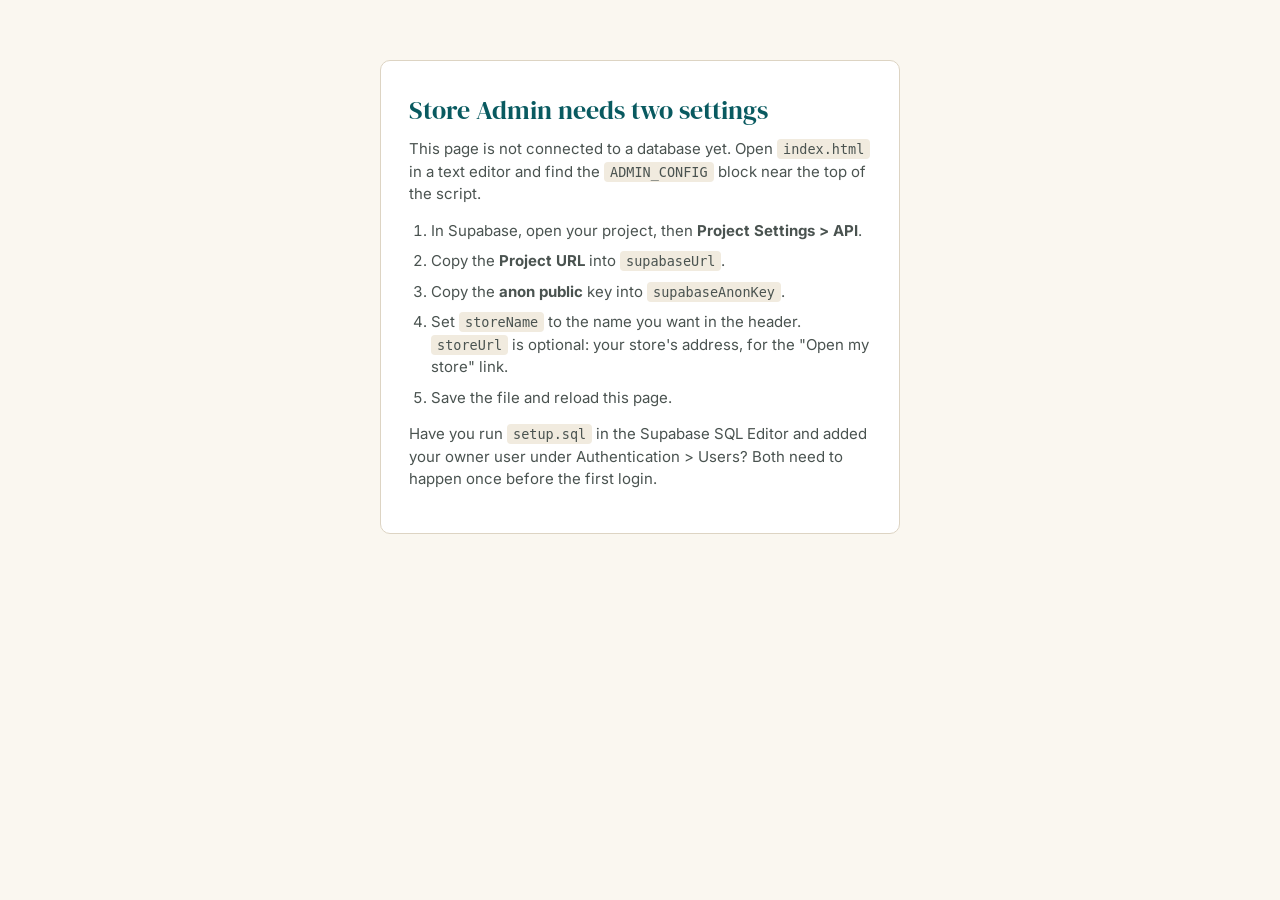
==== admin/index.html @ 68482156 "Store Kit as shipped" ====
<!DOCTYPE html>
<html lang="en">
<head>
<meta charset="UTF-8">
<meta name="viewport" content="width=device-width, initial-scale=1.0">
<meta name="robots" content="noindex, nofollow">
<title>Store Admin</title>
<!-- Favicon: a plain teal square. Swap for your own mark if you like. -->
<link rel="icon" href="data:image/svg+xml,%3Csvg xmlns='http://www.w3.org/2000/svg' viewBox='0 0 32 32'%3E%3Crect width='32' height='32' rx='6' fill='%230d7a82'/%3E%3C/svg%3E">
<link rel="preconnect" href="https://fonts.googleapis.com">
<link rel="preconnect" href="https://fonts.gstatic.com" crossorigin>
<!-- Inter and DM Serif Display are the admin's own fonts. Marcellus, Jost, and
     Cormorant Garamond are the store's three font pairs, loaded here only so the
     Look & layout preview can show them. -->
<link href="https://fonts.googleapis.com/css2?family=DM+Serif+Display&family=Inter:wght@400;500;600;700&family=Marcellus&family=Jost:wght@400;500;600&family=Cormorant+Garamond:wght@500;600&display=swap" rel="stylesheet">

<style>
/* ============================================================
   STORE ADMIN · Orders, inventory, customers, expenses, reports
   Your private back office. Data lives in your own Supabase
   project behind your login, is mirrored to this browser so the
   page opens fast, and can be exported to a backup file any time.

   Colors: change the values below to match your brand. Everything
   on the page reads from these.
   ============================================================ */
:root {
  --teal: #0d7a82;        /* main accent (buttons, active menu item) */
  --teal-dark: #095a60;   /* headings, money */
  --cream: #F1EBDF;       /* soft panel color */
  --cream-light: #FAF7F0; /* page background */
  --ink: #1C2B28;         /* text */
  --line: #DDD4C3;        /* borders */
  --amber: #B5762A;       /* warnings, low stock, awaiting payment */
  --red: #A33B2E;         /* out of stock, expenses, delete */
  --green: #0d7a82;
}
* { margin: 0; padding: 0; box-sizing: border-box; }
body {
  font-family: 'Inter', -apple-system, sans-serif;
  background: var(--cream-light);
  color: var(--ink);
  font-size: 16px;
  line-height: 1.5;
}
h1, h2 { font-family: 'DM Serif Display', serif; font-weight: 400; }

/* ---------- Setup notice (shows until ADMIN_CONFIG is filled in) ---------- */
#setup { max-width: 560px; margin: 60px auto; padding: 0 20px; }
#setup .box { background: #fff; border: 1px solid var(--line); border-radius: 10px; padding: 30px 28px; }
#setup h2 { font-size: 26px; color: var(--teal-dark); margin-bottom: 8px; }
#setup p { font-size: 15px; color: #4A5350; margin-bottom: 12px; }
#setup ol { margin: 14px 0 14px 22px; font-size: 15px; color: #4A5350; }
#setup li { margin-bottom: 8px; }
#setup code { font-family: ui-monospace, SFMono-Regular, Menlo, monospace; font-size: 13.5px; background: var(--cream); padding: 2px 6px; border-radius: 4px; }

/* ---------- App shell: menu on the left, one screen on the right ----------
   The menu lists every screen. Only the chosen screen shows; the others
   stay in the page but hidden, so nothing about the data changes. On a
   phone the menu becomes a scrollable row across the top. */
.shell { display: grid; grid-template-columns: 224px 1fr; min-height: 100vh; }
.side { background: #fff; border-right: 1px solid var(--line); padding: 20px 12px; display: flex; flex-direction: column; position: sticky; top: 0; height: 100vh; overflow-y: auto; }
.side .brand { display: flex; align-items: center; gap: 10px; padding: 4px 10px 20px; }
.side .brand .mark { width: 34px; height: 34px; border-radius: 8px; background: var(--teal); color: var(--cream); display: grid; place-items: center; font-family: 'DM Serif Display', serif; font-size: 16px; flex-shrink: 0; }
.side .brand b { display: block; font-size: 14px; line-height: 1.2; }
.side .brand span { font-size: 12px; color: #6B736F; }
.side .grp { font-size: 11px; letter-spacing: 0.14em; text-transform: uppercase; color: #8A9490; padding: 14px 10px 6px; font-weight: 600; }
.side .nav-btn { display: flex; align-items: center; gap: 10px; width: 100%; padding: 10px; border: none; border-radius: 8px; background: none; color: var(--ink); font-family: inherit; font-size: 14.5px; font-weight: 500; text-align: left; cursor: pointer; }
.side .nav-btn:hover { background: var(--cream-light); }
.side .nav-btn.on { background: #E4F2F0; color: var(--teal-dark); font-weight: 600; }
.side .nav-btn svg { width: 18px; height: 18px; flex-shrink: 0; stroke: currentColor; fill: none; stroke-width: 1.8; stroke-linecap: round; stroke-linejoin: round; color: #6B736F; }
.side .nav-btn.on svg { color: var(--teal); }
.side .nav-btn .n { margin-left: auto; font-size: 11px; font-weight: 700; padding: 1px 7px; border-radius: 999px; background: var(--amber); color: #fff; }
.side .nav-btn .n.zero { display: none; }
.side .foot { margin-top: auto; padding-top: 14px; border-top: 1px solid var(--line); }
.side .foot .who { font-size: 12px; color: #6B736F; padding: 4px 10px 8px; word-break: break-all; }
.side .foot .nav-btn { font-size: 13.5px; padding: 8px 10px; }
.content { min-width: 0; }
.topbar { display: flex; align-items: center; justify-content: space-between; gap: 12px; padding: 18px 24px 0; flex-wrap: wrap; }
.topbar h1 { font-size: 24px; color: var(--teal-dark); }
@media (max-width: 760px) {
  .shell { grid-template-columns: 1fr; }
  .side { position: static; height: auto; flex-direction: row; flex-wrap: wrap; gap: 4px; padding: 10px 10px 8px; border-right: none; border-bottom: 1px solid var(--line); overflow: visible; }
  .side .brand { width: 100%; padding-bottom: 8px; }
  .side .grp { display: none; }
  .side .nav-btn { width: auto; padding: 7px 11px; font-size: 13.5px; border: 1px solid var(--line); border-radius: 20px; }
  .side .nav-btn svg { display: none; }
  .side .foot { width: 100%; margin-top: 4px; padding-top: 8px; display: flex; gap: 4px; flex-wrap: wrap; align-items: center; }
  .side .foot .who { width: 100%; padding: 0 4px 6px; }
}

main { max-width: 1040px; padding: 14px 24px 80px; }

/* ---------- Connection status ---------- */
.status-bar { font-size: 13px; margin-bottom: 18px; padding: 0 24px; display: flex; align-items: center; gap: 8px; }
.dot { width: 9px; height: 9px; border-radius: 50%; background: var(--green); }
.status-bar.offline .dot { background: var(--amber); }
.status-bar.offline { color: var(--amber); }

/* ---------- Summary cards ---------- */
.cards { display: grid; grid-template-columns: repeat(auto-fit, minmax(170px, 1fr)); gap: 12px; margin-bottom: 8px; }
.card { background: #fff; border: 1px solid var(--line); border-radius: 10px; padding: 16px; text-align: left; font-family: inherit; cursor: pointer; transition: border-color .15s, transform .15s; }
.card:hover { border-color: var(--teal); transform: translateY(-1px); }
.card:focus-visible { outline: 2px solid var(--teal); }
.card .label { font-size: 12px; text-transform: uppercase; letter-spacing: 0.05em; color: #6B736F; }
.card .value { font-family: 'DM Serif Display', serif; font-size: 26px; color: var(--teal-dark); margin-top: 4px; }
.card.profit .value { color: var(--ink); }
.card.profit .value.neg { color: var(--red); }
.card.warn .value { color: var(--amber); }
.home-label { font-size: 12px; letter-spacing: 0.12em; text-transform: uppercase; color: #8A9490; font-weight: 600; margin: 18px 0 8px; }

/* Orders this month strip: three counts side by side */
.strip { display: flex; gap: 0; background: #fff; border: 1px solid var(--line); border-radius: 10px; overflow: hidden; margin-bottom: 8px; }
.strip button { flex: 1; font-family: inherit; background: none; border: none; border-right: 1px solid var(--line); padding: 12px 14px; text-align: left; cursor: pointer; }
.strip button:last-child { border-right: none; }
.strip button:hover { background: var(--cream-light); }
.strip .k { font-size: 12px; color: #6B736F; }
.strip .v { font-family: 'DM Serif Display', serif; font-size: 22px; color: var(--teal-dark); }
.strip .v.warn { color: var(--amber); }
@media (max-width: 560px) { .strip { flex-direction: column; } .strip button { border-right: none; border-bottom: 1px solid var(--line); } .strip button:last-child { border-bottom: none; } }

/* ---------- Panels, forms, buttons ---------- */
.panel { background: #fff; border: 1px solid var(--line); border-radius: 10px; padding: 20px; margin-bottom: 24px; }
.tabs { display: flex; gap: 8px; margin-bottom: 18px; }
.tabs button { font-family: inherit; font-size: 15px; font-weight: 600; cursor: pointer; background: var(--cream); color: var(--teal-dark); border: 1px solid var(--line); border-radius: 8px; padding: 9px 16px; }
.tabs button.active { background: var(--teal); color: var(--cream); border-color: var(--teal); }

form .grid, .grid { display: grid; grid-template-columns: repeat(auto-fit, minmax(150px, 1fr)); gap: 12px; }
label.f { display: block; }
label.f span { display: block; font-size: 12px; font-weight: 600; color: var(--teal-dark); margin-bottom: 4px; }
input, select, textarea { width: 100%; padding: 10px 11px; border: 1px solid var(--line); border-radius: 6px; font-family: inherit; font-size: 15px; background: #fff; color: var(--ink); }
input:focus, select:focus, textarea:focus { outline: 2px solid var(--teal); border-color: var(--teal); }
.add-btn { margin-top: 14px; font-family: inherit; font-size: 15px; font-weight: 600; cursor: pointer; background: var(--teal); color: var(--cream); border: none; border-radius: 6px; padding: 12px 22px; }
.add-btn:hover { background: var(--teal-dark); }
.add-btn.small { margin-top: 0; padding: 8px 14px; font-size: 13px; }
.btn-secondary { background: var(--cream) !important; color: var(--teal-dark) !important; border: 1px solid var(--line) !important; }
.add-btn.alert { background: var(--amber); border: 1px solid transparent; }
.add-btn.alert.out { background: var(--red); }
.add-btn.alert.in { background: var(--teal); }
.add-btn.alert:hover { filter: brightness(0.9); }
.add-btn.alert.none { background: var(--cream); color: var(--teal-dark); border-color: var(--line); }
.add-btn.alert.on { outline: 3px solid rgba(13,122,130,0.35); }
.hint { font-size: 13px; color: #6B736F; margin-bottom: 14px; }

/* Items picker on the Add a sale form */
.lines { border: 1px solid var(--line); border-radius: 8px; padding: 12px; margin-top: 12px; background: var(--cream-light); }
.lines .pick { display: grid; grid-template-columns: 1fr 90px auto; gap: 8px; align-items: end; }
.lines ul { list-style: none; margin-top: 10px; display: flex; flex-direction: column; gap: 4px; }
.lines li { display: flex; align-items: center; gap: 8px; font-size: 14px; background: #fff; border: 1px solid var(--line); border-radius: 6px; padding: 6px 10px; }
.lines li button { margin-left: auto; background: none; border: none; color: #B0A48C; cursor: pointer; font-size: 16px; }
.lines li button:hover { color: var(--red); }

/* ---------- Entries list (sales and expenses) ---------- */
.list-head { display: flex; align-items: center; justify-content: space-between; margin-bottom: 12px; flex-wrap: wrap; gap: 10px; }
.list-head h2 { font-size: 20px; color: var(--teal-dark); }
.filters { display: flex; gap: 6px; flex-wrap: wrap; }
.filters button { font-family: inherit; font-size: 13px; cursor: pointer; background: #fff; border: 1px solid var(--line); border-radius: 6px; padding: 6px 12px; color: var(--ink); }
.filters button.active { background: var(--teal); color: var(--cream); border-color: var(--teal); }
.report-ranges { display: flex; gap: 6px; flex-wrap: wrap; }
.report-ranges button { font-family: inherit; font-size: 13px; cursor: pointer; background: #fff; border: 1px solid var(--line); border-radius: 6px; padding: 6px 12px; color: var(--ink); }
.report-ranges button.active { background: var(--teal); color: var(--cream); border-color: var(--teal); }

.entries { display: flex; flex-direction: column; gap: 8px; }
.entry { background: #fff; border: 1px solid var(--line); border-radius: 8px; padding: 12px 14px; display: grid; grid-template-columns: 78px 1fr auto; gap: 4px 14px; align-items: center; }
.entry.awaiting { border-left: 4px solid var(--amber); }
.entry .e-date { font-size: 12px; color: #6B736F; }
.entry .e-main { min-width: 0; }
.entry .e-party { font-weight: 600; font-size: 15px; }
.entry .e-desc { font-size: 13px; color: #4A5350; }
/* The shipping address on an order: name, street, city state zip, phone, laid
   out the way a label reads, with a Copy button for the label tool */
.entry .e-addr { white-space: pre-line; line-height: 1.5; }
.entry .e-addr-missing { color: var(--amber); font-style: italic; }
.entry .copy-addr { background: none; border: 1px solid var(--line); border-radius: 6px; color: var(--teal-dark); cursor: pointer; font-family: inherit; font-size: 11px; font-weight: 600; padding: 1px 7px; margin-left: 6px; vertical-align: middle; }
.entry .copy-addr:hover { background: #E4F2F0; }
.entry .e-right { display: flex; align-items: center; gap: 8px; flex-wrap: wrap; justify-content: flex-end; }
.entry .e-amount { font-weight: 700; font-size: 16px; }
.entry.sale .e-amount { color: var(--teal-dark); }
.entry.expense .e-amount { color: var(--red); }
.kind-badge { font-size: 10px; text-transform: uppercase; letter-spacing: 0.05em; font-weight: 700; padding: 2px 7px; border-radius: 20px; }
.kind-badge.sale { background: #E4F2F0; color: var(--teal-dark); }
.kind-badge.expense { background: #F6E9DC; color: var(--amber); }
.kind-badge.web { background: #ECE7F7; color: #4C3D8F; }
.kind-badge.verified { background: #E4F2F0; color: var(--teal-dark); }   /* buyer signed in with the email code */
.entry select.status { width: auto; padding: 5px 8px; font-size: 12px; }
.entry .quick { font-family: inherit; font-size: 12px; font-weight: 700; cursor: pointer; border: none; border-radius: 6px; padding: 6px 10px; color: #fff; background: var(--teal); white-space: nowrap; }
.entry .quick.paid { background: var(--amber); }
.entry .quick:hover { filter: brightness(0.9); }
.entry .del { background: none; border: none; color: #B0A48C; cursor: pointer; font-size: 18px; line-height: 1; padding: 2px 6px; }
.entry .del:hover { color: var(--red); }
.entry .edit { background: none; border: none; color: var(--teal); cursor: pointer; font-family: inherit; font-size: 12px; font-weight: 600; padding: 2px 4px; }
.entry .edit:hover { text-decoration: underline; }
.entry .edit-form { grid-column: 1 / -1; margin-top: 10px; padding-top: 12px; border-top: 1px solid var(--line); }
.entry .pending { font-size: 11px; color: var(--amber); }
.empty { text-align: center; color: #6B736F; padding: 30px; }

/* ---------- Login screen ---------- */
#auth { max-width: 380px; margin: 60px auto; padding: 0 20px; }
#auth .box { background: #fff; border: 1px solid var(--line); border-radius: 10px; padding: 30px 26px; }
#auth h2 { font-size: 24px; color: var(--teal-dark); text-align: center; margin-bottom: 6px; }
#auth p.sub { text-align: center; font-size: 14px; color: #6B736F; margin-bottom: 20px; }
#auth label.f { margin-bottom: 12px; }
#auth .add-btn { width: 100%; margin-top: 6px; }
#auth .note { text-align: center; font-size: 12.5px; margin-top: 14px; color: #8A9490; }
#auth .msg { font-size: 13px; margin-top: 12px; text-align: center; }
#auth .msg.err { color: var(--red); }

/* ---------- Screens ---------- */
.section { scroll-margin-top: 14px; }
.section:not(.on) { display: none; }   /* the left menu picks which screen shows */
.sec-head { display: flex; align-items: center; justify-content: flex-end; flex-wrap: wrap; gap: 10px; }
.sec-actions { display: flex; gap: 8px; align-items: center; flex-wrap: wrap; }
.section .sec-body { margin-top: 14px; }
#entries-section .list-head { margin-bottom: 0; }

/* ---------- Customers ---------- */
.cust-tools { display: flex; gap: 10px; flex-wrap: wrap; align-items: center; margin-bottom: 12px; }
.cust-tools input[type="search"] { width: auto; flex: 1 1 180px; padding: 7px 10px; font-size: 14px; }
.cust-tools label { display: flex; align-items: center; gap: 6px; font-size: 13px; color: #4A5350; cursor: pointer; }
.cust-tools label input { width: 16px; height: 16px; accent-color: var(--teal); }
.cust-row { display: grid; grid-template-columns: 1.4fr 0.5fr 0.6fr 0.7fr; gap: 10px; align-items: center; padding: 11px 14px; border: 1px solid var(--line); border-radius: 8px; background: #fff; margin-bottom: 6px; font-size: 14px; }
.cust-row.head { background: none; border: none; padding: 0 14px 4px; font-size: 11px; letter-spacing: 0.08em; text-transform: uppercase; color: #6B736F; font-weight: 600; }
.cust-name { font-weight: 600; }
.cust-email { font-size: 13px; color: #4A5350; word-break: break-all; }
.cust-email.none { color: #A0A8A4; font-style: italic; }
.cust-verified { display: inline-block; margin-left: 8px; font-size: 10.5px; font-weight: 700; letter-spacing: 0.06em; text-transform: uppercase; color: var(--teal-dark); background: #E4F2F0; border: 1px solid #C9E4E0; border-radius: 999px; padding: 1px 8px; vertical-align: 1px; }
.cust-out { display: inline-block; margin-left: 8px; font-size: 10.5px; font-weight: 700; letter-spacing: 0.06em; text-transform: uppercase; color: #8A5A1C; background: #FBF3E6; border: 1px solid #EAD8B6; border-radius: 999px; padding: 1px 8px; vertical-align: 1px; }
.cust-num { text-align: right; }
@media (max-width: 640px) {
  .cust-row { grid-template-columns: 1fr auto; }
  .cust-row.head { display: none; }
  .cust-row .cust-num.orders::after { content: " orders"; color: #6B736F; }
  .cust-row .cust-when { grid-column: 1 / -1; text-align: left; font-size: 12.5px; color: #6B736F; }
}

/* ---------- Inventory ---------- */
.inv-tools { display: flex; gap: 8px; flex-wrap: wrap; align-items: center; margin-bottom: 12px; }
.inv-tools input[type="search"] { width: auto; flex: 1 1 180px; padding: 7px 10px; font-size: 14px; }
.inv-add { border: 1px solid var(--line); border-radius: 8px; padding: 12px; margin-bottom: 14px; background: var(--cream-light); }
.inv-add .grid { grid-template-columns: repeat(auto-fit, minmax(130px, 1fr)); }
.inv-add .add-btn { margin-top: 10px; }
.inv-rows { display: flex; flex-direction: column; gap: 6px; }
.inv-row { background: #fff; border: 1px solid var(--line); border-radius: 8px; padding: 10px 12px; display: grid; grid-template-columns: 1fr auto 80px 120px auto auto; gap: 6px 14px; align-items: center; }
.inv-kits { font-size: 13px; font-weight: 600; color: var(--teal-dark); white-space: nowrap; }
.inv-row.low { border-color: #E3B978; background: #FFF9EE; }
.inv-row.out { border-color: #E0A79D; background: #FFF3F0; }
.inv-row.uncounted { border-style: dashed; }
.inv-name { font-weight: 600; font-size: 15px; }
.inv-size { font-size: 12.5px; color: #6B736F; }
.inv-kind { font-size: 10px; text-transform: uppercase; letter-spacing: 0.05em; font-weight: 700; padding: 2px 7px; border-radius: 20px; background: #E4F2F0; color: var(--teal-dark); margin-left: 6px; vertical-align: middle; }
.inv-kind.supply { background: #F0EEE8; color: #5B5B5B; }
.inv-qty { display: flex; align-items: center; gap: 4px; }
.inv-qty button { font-family: inherit; font-size: 18px; line-height: 1; cursor: pointer; width: 32px; height: 32px; background: var(--cream); color: var(--teal-dark); border: 1px solid var(--line); border-radius: 6px; }
.inv-qty button:hover { background: var(--teal); color: var(--cream); }
.inv-qty input { width: 64px; text-align: center; padding: 6px 4px; font-size: 15px; font-weight: 600; }
.inv-qty input::placeholder { font-weight: 400; font-size: 12px; color: #B0A48C; }
.inv-row.uncounted .inv-qty input { border-color: var(--teal); box-shadow: 0 0 0 2px rgba(13,122,130,0.12); }
.inv-qty button.wide { width: auto; font-size: 12px; font-weight: 600; padding: 0 10px; margin-left: 4px; white-space: nowrap; }
.inv-status { font-size: 12px; font-weight: 600; white-space: nowrap; }
.inv-status.in { color: var(--teal-dark); }
.inv-status.low { color: var(--amber); }
.inv-status.out { color: var(--red); }
.inv-status.uncounted { color: #8A9490; font-weight: 500; }
.inv-lowat { display: flex; align-items: center; gap: 6px; font-size: 12px; color: #6B736F; white-space: nowrap; }
.inv-lowat input { width: 56px; padding: 5px 6px; font-size: 13px; text-align: center; }
.inv-del { background: none; border: none; color: #B0A48C; cursor: pointer; font-size: 18px; line-height: 1; padding: 2px 6px; }
.inv-del:hover { color: var(--red); }
.inv-saving { font-size: 11px; color: var(--amber); }
/* Restock controls: a second line on an out-of-stock row (the phase the
   store's Restocks page shows, the date it counts from) and the badge of
   people waiting for an email */
.inv-restock { grid-column: 1 / -1; display: flex; align-items: center; gap: 8px; flex-wrap: wrap; font-size: 12px; color: #4A5350; padding-top: 4px; border-top: 1px dashed var(--line); margin-top: 2px; }
.inv-restock .lbl { font-weight: 600; color: var(--red); }
.inv-restock select, .inv-restock input[type="date"] { width: auto; padding: 5px 8px; font-size: 12.5px; font-family: inherit; }
.inv-restock .waiting { font-size: 11px; font-weight: 700; letter-spacing: 0.04em; text-transform: uppercase; color: var(--teal-dark); background: #E4F2F0; padding: 3px 8px; border-radius: 20px; white-space: nowrap; margin-left: auto; }
.inv-restock.quiet { border-top: 0; padding-top: 0; margin-top: -4px; justify-content: flex-end; }
@media (max-width: 760px) {
  .inv-row { grid-template-columns: 1fr auto; gap: 8px 10px; }
  .inv-row > div:first-child { grid-column: 1 / -1; }
}

/* ---------- Look & layout ----------
   The form on the left saves to the store_settings row in the
   database. The card on the right is a rough preview drawn in CSS so
   the owner sees the direction before saving; the store itself is the
   real preview. */
.look-wrap { display: grid; grid-template-columns: minmax(0, 1fr) 300px; gap: 24px; align-items: start; }
@media (max-width: 880px) { .look-wrap { grid-template-columns: 1fr; } }
.look-form .grid { grid-template-columns: repeat(auto-fit, minmax(200px, 1fr)); }
.look-form div.f > span { display: block; font-size: 12px; font-weight: 600; color: var(--teal-dark); margin-bottom: 4px; }
.look-form .block { margin-top: 18px; }
.look-form .block > span.lbl { display: block; font-size: 12px; font-weight: 600; color: var(--teal-dark); margin-bottom: 6px; }
.look-note { font-size: 12.5px; color: #6B736F; margin-top: 6px; }
/* Segmented controls (Dark / Light, Left / Center / Right, the font pairs) */
.seg { display: inline-flex; flex-wrap: wrap; border: 1px solid var(--line); border-radius: 8px; overflow: hidden; background: #fff; }
.seg label { position: relative; }
.seg input { position: absolute; opacity: 0; width: 0; height: 0; }
.seg span { display: block; padding: 9px 16px; font-size: 14px; font-weight: 600; cursor: pointer; color: var(--ink); border-right: 1px solid var(--line); }
.seg label:last-child span { border-right: none; }
.seg input:checked + span { background: var(--teal); color: var(--cream); }
.seg input:focus-visible + span { outline: 2px solid var(--teal); outline-offset: -2px; }
.seg.fonts span { display: flex; flex-direction: column; align-items: flex-start; padding: 9px 14px; min-width: 150px; }
.seg.fonts span small { font-size: 11.5px; font-weight: 400; opacity: .8; }
.seg.fonts .f-classic b { font-family: 'Marcellus', serif; font-weight: 400; font-size: 16px; }
.seg.fonts .f-modern b { font-family: 'Jost', sans-serif; font-weight: 600; font-size: 15px; }
.seg.fonts .f-editorial b { font-family: 'Cormorant Garamond', serif; font-weight: 600; font-size: 18px; }
@media (max-width: 600px) {   /* phones: the three font pairs stack as one column */
  .seg.fonts { display: flex; flex-direction: column; }
  .seg.fonts span { border-right: none; border-bottom: 1px solid var(--line); min-width: 0; }
  .seg.fonts label:last-child span { border-bottom: none; }
}
/* Colors: a native picker beside an editable hex box */
.colors { display: grid; grid-template-columns: repeat(auto-fit, minmax(200px, 1fr)); gap: 12px; }
.color-row { display: flex; gap: 8px; align-items: center; }
.color-row input[type="color"] { width: 46px; height: 42px; padding: 2px; border-radius: 6px; cursor: pointer; flex-shrink: 0; }
.color-row input[type="text"] { font-family: ui-monospace, SFMono-Regular, Menlo, monospace; text-transform: uppercase; }
.color-row input[type="text"].bad { border-color: var(--red); outline-color: var(--red); }
/* Vial label: the fields on the left, one live vial on the right */
.vial-wrap { display: grid; grid-template-columns: minmax(0, 1fr) 150px; gap: 20px; align-items: start; }
@media (max-width: 640px) { .vial-wrap { grid-template-columns: 1fr; } .vial-pv { margin: 0 auto; } }
.vial-pv { width: 150px; }
.vial-pv .pv-label { font-size: 11px; letter-spacing: 0.12em; text-transform: uppercase; color: #8A9490; font-weight: 600; margin-bottom: 8px; text-align: center; }
.vial-pv svg { width: 100%; height: auto; display: block; filter: drop-shadow(0 8px 14px rgba(0,0,0,.22)); }
.vial-sub { margin-top: 14px; }
.vial-sub > span.lbl { display: block; font-size: 12px; font-weight: 600; color: var(--teal-dark); margin-bottom: 6px; }
.tint-row label.none { display: flex; align-items: center; gap: 6px; font-size: 13px; white-space: nowrap; cursor: pointer; }
.tint-row label.none input { width: auto; margin: 0; }
.upload-row { display: flex; flex-wrap: wrap; gap: 8px; align-items: center; }
.upload-row input[type="file"] { display: none; }
.upload-row .add-btn.small { margin-top: 0; white-space: nowrap; }
.upload-row .or { font-size: 13px; color: #6B736F; }
.upload-row input[type="text"] { flex: 1 1 180px; width: auto; }
.upload-row input[type="text"].bad { border-color: var(--red); outline-color: var(--red); }
.mark-choice { margin-top: 10px; }
.mark-choice[hidden] { display: none; }
.vial-now { display: flex; align-items: center; gap: 10px; font-size: 12.5px; color: #6B736F; margin-top: 8px; }
.vial-now[hidden] { display: none; }
.vial-now img { width: 30px; height: 30px; object-fit: contain; background: #fff; border: 1px solid var(--line); border-radius: 4px; }
.vial-now img.on-dark { background: #1B2A41; }   /* a light logo needs a dark square to be seen */
.vial-now img[hidden] { display: none; }
.pv-logo { display: block; max-height: 26px; max-width: 70%; margin: 0 auto; object-fit: contain; }
.pv-logo[hidden] { display: none; }
.vial-now span { overflow: hidden; text-overflow: ellipsis; white-space: nowrap; max-width: 260px; }
.vial-now a { color: var(--teal-dark); font-weight: 600; cursor: pointer; text-decoration: underline; text-underline-offset: 3px; }
.check-row { display: flex; align-items: center; gap: 8px; font-size: 13.5px; margin-top: 10px; cursor: pointer; }
.check-row input[type="checkbox"] { width: auto; margin: 0; }
.look-actions { display: flex; gap: 14px; align-items: center; flex-wrap: wrap; margin-top: 20px; }
.look-actions .add-btn { margin-top: 0; }
.look-actions a.open-store { font-size: 14px; font-weight: 600; color: var(--teal-dark); }
.look-actions .btn-quiet { margin-left: auto; background: none; border: none; font-family: inherit; font-size: 13.5px; color: #6B736F; cursor: pointer; padding: 6px 2px; text-decoration: underline; text-underline-offset: 3px; }
.look-actions .btn-quiet:hover { color: var(--teal-dark); }
.look-actions button[disabled] { opacity: .55; cursor: not-allowed; }
.look-footnote { font-size: 12.5px; color: #6B736F; margin-top: 10px; }
.look-note.err { color: var(--red); }
/* The two fields that appear when the "Custom" font pair is chosen */
.custom-fonts { margin-top: 12px; }
.custom-fonts[hidden] { display: none; }
.custom-fonts .grid { gap: 12px; }
.custom-fonts input.bad { border-color: var(--red); outline-color: var(--red); }
.seg.fonts .f-custom b { font-family: inherit; font-weight: 600; font-size: 15px; }
.look-msg { font-size: 13.5px; margin-top: 12px; color: var(--teal-dark); min-height: 20px; }
.look-msg.err { color: var(--red); }
/* The preview card. --pv-* are set by renderPreview() from the form. */
.preview { position: sticky; top: 14px; }
.preview .pv-label { font-size: 11px; letter-spacing: 0.12em; text-transform: uppercase; color: #8A9490; font-weight: 600; margin-bottom: 8px; }
.pv { border: 1px solid var(--line); border-radius: 10px; overflow: hidden; background: #0E1624; color: #F2EEE6; --pv-brand: #1B2A41; --pv-brand-deep: #0C1420; --pv-accent: #B08D57; --pv-font: 'Marcellus', serif; --pv-body: 'Jost', sans-serif; }
.pv.light { background: #FBF7F4; color: #2A2026; }
.pv-head { padding: 16px 14px 12px; text-align: center; background: var(--pv-brand); color: #fff; }
.pv.light .pv-head { background: #FFFBF9; color: var(--pv-brand); border-bottom: 1px solid #ECE0DC; }
.pv-name { font-family: var(--pv-font); font-size: 18px; letter-spacing: 0.18em; text-transform: uppercase; }
.pv.modern .pv-name { letter-spacing: 0.28em; font-weight: 600; }
.pv-sub { font-size: 9px; letter-spacing: 0.3em; text-transform: uppercase; opacity: .75; margin-top: 4px; display: flex; align-items: center; justify-content: center; gap: 6px; }
.pv-sub i { display: block; height: 1px; width: 26px; background: var(--pv-accent); }
.pv-sub[hidden], .pv-facts[hidden] { display: none; }
.pv-body { padding: 18px 16px 20px; display: grid; grid-template-columns: 1fr auto; gap: 14px; align-items: center; }
.pv.center .pv-body { grid-template-columns: 1fr; text-align: center; justify-items: center; }
.pv.right .pv-text { order: 2; }
.pv.right .pv-vial { order: 1; }
.pv-eyebrow { font-size: 9px; letter-spacing: 0.2em; text-transform: uppercase; opacity: .7; margin-bottom: 6px; font-family: var(--pv-body); }
.pv-h1 { font-family: var(--pv-font); font-size: 19px; line-height: 1.2; }
.pv.modern .pv-h1 { font-weight: 600; letter-spacing: -0.01em; }
.pv.editorial .pv-h1 { font-size: 22px; font-weight: 500; }
.pv-btn { display: inline-block; margin-top: 12px; padding: 7px 12px; border-radius: 4px; background: var(--pv-accent); color: #1B2A41; font-size: 10px; font-weight: 700; letter-spacing: 0.12em; text-transform: uppercase; font-family: var(--pv-body); }
.pv-vial { width: 34px; height: 64px; border-radius: 6px 6px 8px 8px; background: linear-gradient(180deg, rgba(255,255,255,.35), rgba(255,255,255,.08)); border: 1px solid rgba(255,255,255,.35); position: relative; margin-top: 6px; }
.pv.light .pv-vial { background: linear-gradient(180deg, #fff, #F1E0DC); border-color: #E2CFC9; }
.pv-vial::before { content: ""; position: absolute; left: 6px; right: 6px; top: -7px; height: 8px; border-radius: 2px; background: var(--pv-brand); }
.pv-facts { display: grid; grid-template-columns: repeat(3, 1fr); gap: 6px; font-size: 9px; text-align: center; padding: 8px 10px; border-top: 1px solid rgba(255,255,255,.12); opacity: .85; font-family: var(--pv-body); }
.pv.light .pv-facts { border-top-color: #ECE0DC; }
.pv-foot { font-size: 8.5px; letter-spacing: 0.08em; text-transform: uppercase; text-align: center; padding: 8px; background: var(--pv-brand-deep); color: rgba(255,255,255,.7); font-family: var(--pv-body); }

.hidden { display: none !important; }
footer { text-align: center; font-size: 12px; color: #8A9490; padding: 20px; }

@media (max-width: 560px) {
  .entry { grid-template-columns: 1fr auto; }
  .entry .e-date { grid-column: 1 / -1; }
}
</style>
</head>
<body>

<!-- ============ SETUP NOTICE ============
     Shows instead of the app until the two Supabase values are filled
     in at the top of the script below. -->
<div id="setup" class="hidden">
  <div class="box">
    <h2>Store Admin needs two settings</h2>
    <p>This page is not connected to a database yet. Open <code>index.html</code> in a text editor and find the <code>ADMIN_CONFIG</code> block near the top of the script.</p>
    <ol>
      <li>In Supabase, open your project, then <strong>Project Settings &gt; API</strong>.</li>
      <li>Copy the <strong>Project URL</strong> into <code>supabaseUrl</code>.</li>
      <li>Copy the <strong>anon public</strong> key into <code>supabaseAnonKey</code>.</li>
      <li>Set <code>storeName</code> to the name you want in the header. <code>storeUrl</code> is optional: your store's address, for the "Open my store" link.</li>
      <li>Save the file and reload this page.</li>
    </ol>
    <p>Have you run <code>setup.sql</code> in the Supabase SQL Editor and added your owner user under Authentication &gt; Users? Both need to happen once before the first login.</p>
  </div>
</div>

<!-- ============ LOGIN ============ -->
<div id="auth">
  <div class="box">
    <h2><span class="store-name">Store</span> Admin</h2>
    <p class="sub">Log in to your back office.</p>
    <form id="auth-form">
      <label class="f"><span>Email</span>
        <input type="email" id="auth-email" autocomplete="email" required>
      </label>
      <label class="f"><span>Password</span>
        <input type="password" id="auth-password" autocomplete="current-password" required minlength="6">
      </label>
      <button type="submit" class="add-btn" id="auth-btn">Log in</button>
    </form>
    <p class="note">Your login is the user you created in Supabase under Authentication &gt; Users.</p>
    <div class="msg" id="auth-msg"></div>
  </div>
</div>

<!-- ============ APP ============ -->
<div id="app" class="hidden">
<div class="shell">

  <!-- ============ LEFT MENU ============
       One button per screen. data-go names the screen (matches each
       section's data-section); data-pick can preset a tab or filter. -->
  <nav class="side" aria-label="Screens">
    <div class="brand"><div class="mark" id="brand-mark">SA</div><div><b class="store-name">Store</b><span>Admin</span></div></div>

    <div class="grp">Run the store</div>
    <button type="button" class="nav-btn on" data-go="home"><svg viewBox="0 0 24 24"><rect x="3" y="3" width="7" height="7"/><rect x="14" y="3" width="7" height="7"/><rect x="3" y="14" width="7" height="7"/><rect x="14" y="14" width="7" height="7"/></svg>Home</button>
    <button type="button" class="nav-btn" data-go="entries" data-pick="sale"><svg viewBox="0 0 24 24"><path d="M4 6h16M4 12h16M4 18h10"/></svg>Orders<span class="n zero" id="nav-unpaid">0</span></button>
    <button type="button" class="nav-btn" data-go="inventory"><svg viewBox="0 0 24 24"><path d="M3 9l9-5 9 5-9 5z"/><path d="M3 9v6l9 5 9-5V9"/></svg>Inventory<span class="n zero" id="nav-low">0</span></button>
    <button type="button" class="nav-btn" data-go="customers"><svg viewBox="0 0 24 24"><circle cx="12" cy="8" r="4"/><path d="M4 21c0-4 4-6 8-6s8 2 8 6"/></svg>Customers</button>

    <div class="grp">Add</div>
    <button type="button" class="nav-btn" data-go="add" data-pick="sale"><svg viewBox="0 0 24 24"><circle cx="12" cy="12" r="9"/><path d="M12 8v8M8 12h8"/></svg>Add a sale</button>
    <button type="button" class="nav-btn" data-go="add" data-pick="expense"><svg viewBox="0 0 24 24"><rect x="3" y="6" width="18" height="12" rx="2"/><path d="M3 10h18"/></svg>Add an expense</button>

    <div class="grp">Reports</div>
    <button type="button" class="nav-btn" data-go="reports"><svg viewBox="0 0 24 24"><path d="M4 20V10M10 20V4M16 20v-7M22 20H2"/></svg>Reports</button>

    <div class="grp">Your store</div>
    <button type="button" class="nav-btn" data-go="look"><svg viewBox="0 0 24 24"><circle cx="12" cy="12" r="3"/><path d="M12 2v3M12 19v3M2 12h3M19 12h3M5 5l2 2M17 17l2 2M5 19l2-2M17 7l2-2"/></svg>Look &amp; layout</button>

    <div class="foot">
      <div class="who" id="user-email"></div>
      <button type="button" class="nav-btn" id="export-btn"><svg viewBox="0 0 24 24"><path d="M12 3v12M7 10l5 5 5-5"/><path d="M4 21h16"/></svg>Export backup</button>
      <button type="button" class="nav-btn" id="logout-btn"><svg viewBox="0 0 24 24"><path d="M10 4H5v16h5"/><path d="M14 8l4 4-4 4M18 12H9"/></svg>Log out</button>
    </div>
  </nav>

  <div class="content">
  <div class="topbar"><h1 id="screen-title">Home</h1></div>
  <div class="status-bar" id="status-bar"><span class="dot"></span><span id="status-text">Synced with the cloud.</span></div>

  <main>
    <!-- ============ HOME ============
         This month at the top, then the orders strip, then all-time
         totals. Every card is a shortcut: tap it to open the matching
         screen (data-go = screen, data-pick = filter). -->
    <div class="section on" id="home" data-section="home">
      <div class="home-label" style="margin-top:0;">This month</div>
      <div class="cards">
        <button type="button" class="card" data-go="entries" data-pick="sale"><div class="label">Paid this month</div><div class="value" id="s-paid-month">$0</div></button>
        <button type="button" class="card warn" data-go="entries" data-pick="awaiting"><div class="label">Awaiting payment</div><div class="value" id="s-unpaid">$0</div></button>
        <button type="button" class="card warn" data-go="inventory" data-pick="out"><div class="label">Low or out of stock</div><div class="value" id="s-low">0</div></button>
      </div>
      <div class="home-label">Orders this month</div>
      <div class="strip">
        <button type="button" data-go="entries" data-pick="awaiting"><div class="k">Awaiting payment</div><div class="v warn" id="m-awaiting">0</div></button>
        <button type="button" data-go="entries" data-pick="paid"><div class="k">Paid, to ship</div><div class="v" id="m-paid">0</div></button>
        <button type="button" data-go="entries" data-pick="shipped"><div class="k">Shipped</div><div class="v" id="m-shipped">0</div></button>
      </div>
      <div class="home-label">All time</div>
      <div class="cards">
        <button type="button" class="card" data-go="entries" data-pick="sale"><div class="label">Paid sales</div><div class="value" id="s-paid">$0</div></button>
        <button type="button" class="card" data-go="entries" data-pick="expense"><div class="label">Expenses</div><div class="value" id="s-exp">$0</div></button>
        <button type="button" class="card profit" data-go="reports"><div class="label">Net profit</div><div class="value" id="s-net">$0</div></button>
        <button type="button" class="card" data-go="entries" data-pick="sale"><div class="label">Paid orders</div><div class="value" id="s-count">0</div></button>
        <button type="button" class="card" data-go="customers"><div class="label">Customers</div><div class="value" id="s-cust">0</div></button>
      </div>
      <p class="hint" style="margin-top:10px;">Tap a card to open that screen. Everything else is in the menu on the left.</p>
    </div>

    <!-- ============ INVENTORY ============
         One row per item the store sells. The count you type here is
         what the store shows. Website orders lower the counts on their
         own. A blank count means "not counted yet". -->
    <div class="panel section" id="inventory" data-section="inventory">
      <div class="sec-head">
        <div class="sec-actions">
          <span class="inv-saving" id="inv-saving"></span>
          <button type="button" class="add-btn small alert in" id="inv-in" data-inv="in">In stock: 0</button>
          <button type="button" class="add-btn small alert out" id="inv-out" data-inv="out">Out of stock: 0</button>
          <button type="button" class="add-btn small alert" id="inv-low" data-inv="low">Low stock: 0</button>
          <button type="button" class="add-btn small" id="inv-new-btn">+ New compound</button>
          <button type="button" class="add-btn btn-secondary small" id="inv-csv">Download inventory</button>
        </div>
      </div>
      <div class="sec-body">
      <p class="hint" id="inv-sub">Type what is on the shelf. Website orders and sales you add here lower these counts on their own. Cancelling an order puts its items back. On a row at 0, set the restock phase and date: that is what the store's Restocks page shows. When you type the new count, everyone waiting gets one email.</p>

      <!-- New compound. Opens from the "+ New compound" button above.
           Adds one row (and, with "Also sold as a kit" ticked, the matching
           kit row in the same go). Name + size should match how the store
           lists it, word for word, so website orders find the right row.
           The item key fills in from them and must match the product's id
           in store/data.js (name-size, lowercase, dashes). -->
      <form id="inv-add" class="inv-add hidden">
        <div class="grid">
          <label class="f"><span>Item name</span><input type="text" name="name" placeholder="As the store lists it" required></label>
          <label class="f"><span>Size</span><input type="text" name="size" placeholder="e.g. 10mg"></label>
          <label class="f"><span>Type</span>
            <select name="kind">
              <option value="vial">Vial (single unit)</option>
              <option value="supply">Supply</option>
              <option value="kit">Kit of a vial already listed</option>
            </select>
          </label>
          <label class="f kit-only hidden"><span>Made from</span><select name="parent_key"></select></label>
          <label class="f kit-only hidden"><span>Vials per kit</span><input type="number" name="per_kit" min="1" value="10"></label>
          <label class="f not-kit"><span>On hand</span><input type="number" name="qty" min="0" placeholder="blank = not counted"></label>
          <label class="f not-kit"><span>Low at</span><input type="number" name="low_at" min="0" value="3"></label>
          <div class="f not-kit vial-only"><span>Kit</span>
            <label class="check-row" style="margin-top:0;height:38px;"><input type="checkbox" name="also_kit" id="inv-add-kit">Also sold as a kit</label>
          </div>
          <label class="f not-kit vial-only hidden" id="inv-add-perkit-wrap"><span>Vials per kit</span><input type="number" name="also_per_kit" min="2" max="100" value="10"></label>
        </div>
        <label class="f" style="margin-top:12px;"><span>Item key (must match this product's id in store/data.js)</span><input type="text" name="item_key" id="inv-add-key" placeholder="fills in from name + size" autocomplete="off" spellcheck="false"></label>
        <p class="hint" style="margin:8px 0 0;">This counts the compound here. If it is a brand-new product, add it to the store's catalog too (data.js), with the same name and size, or it stays uncounted on the website.</p>
        <div style="margin-top:12px;display:flex;gap:10px;flex-wrap:wrap;">
          <button type="submit" class="add-btn small">Add to inventory</button>
          <button type="button" class="add-btn btn-secondary small" id="inv-add-cancel">Cancel</button>
        </div>
      </form>

      <div id="inv-body">
        <div class="inv-tools">
          <div class="filters" id="inv-filters">
            <button data-inv="all" class="active">All</button>
            <button data-inv="vial">Vials</button>
            <button data-inv="kit">Sold as kits</button>
            <button data-inv="supply">Supplies</button>
          </div>
          <input type="search" id="inv-search" placeholder="Search" autocomplete="off">
        </div>
        <div class="inv-rows" id="inv-rows"><div class="empty">Loading inventory...</div></div>
      </div>
      </div>
    </div>

    <!-- ============ CUSTOMERS ============
         One row per buyer, built from the sales (repeat buyers are
         merged by email). Cancelled orders are left out. -->
    <div class="panel section" id="customers" data-section="customers">
      <div class="sec-head">
        <div class="sec-actions">
          <button type="button" class="add-btn small" id="cust-copy">Copy emails</button>
          <button type="button" class="add-btn btn-secondary small" id="cust-csv">Download CSV</button>
        </div>
      </div>
      <div class="sec-body">
        <p class="hint" id="cust-sub"></p>
        <div class="cust-tools">
          <input type="search" id="cust-search" placeholder="Search name or email" autocomplete="off">
          <label><input type="checkbox" id="cust-skip-out" checked> Leave out anyone who opted out of emails</label>
        </div>
        <div class="cust-row head"><span>Customer</span><span class="cust-num">Orders</span><span class="cust-num">Paid total</span><span class="cust-num">Last order</span></div>
        <div id="cust-rows"><div class="empty">No customers yet.</div></div>
      </div>
    </div>

    <!-- ============ ADD A SALE OR EXPENSE ============ -->
    <div class="panel section" id="add" data-section="add">
      <div class="sec-body" style="margin-top:0;">
      <div class="tabs">
        <button id="tab-sale" class="active">Add a sale</button>
        <button id="tab-expense">Add an expense</button>
      </div>

      <form id="sale-form">
        <div class="grid">
          <label class="f"><span>Date</span><input type="date" name="entry_date" required></label>
          <label class="f"><span>Customer</span><input type="text" name="party" placeholder="Name" required></label>
          <label class="f"><span>Email (optional)</span><input type="email" name="email" placeholder="buyer@example.com" autocomplete="off"></label>
          <label class="f"><span>Amount ($)</span><input type="number" name="amount" step="0.01" min="0" required></label>
          <label class="f"><span>Status</span>
            <select name="status">
              <option selected>Awaiting payment</option>
              <option>Paid</option>
              <option>Shipped</option>
            </select>
          </label>
          <label class="f"><span>Payment method</span>
            <select name="payment_method">
              <option value="">Not set</option>
              <option>Zelle</option>
              <option>Venmo</option>
              <option>Cash App</option>
              <option>Apple Pay</option>
              <option>Other</option>
            </select>
          </label>
        </div>

        <!-- Items picker: pick from inventory so the counts go down.
             The text box below fills itself in but you can edit it. -->
        <div class="lines">
          <div class="pick">
            <label class="f"><span>Item from inventory</span><select id="line-item"><option value="">Pick an item</option></select></label>
            <label class="f"><span>Qty</span><input type="number" id="line-qty" min="1" value="1"></label>
            <button type="button" class="add-btn small btn-secondary" id="line-add">Add line</button>
          </div>
          <ul id="line-list"></ul>
        </div>

        <label class="f" style="margin-top:12px;"><span>Items ordered</span><input type="text" name="description" placeholder="e.g. 2 x Example Item 10mg"></label>
        <label class="f" style="margin-top:12px;"><span>Notes</span><input type="text" name="notes" placeholder="Optional"></label>
        <button type="submit" class="add-btn">Add sale</button>
      </form>

      <form id="expense-form" class="hidden">
        <div class="grid">
          <label class="f"><span>Date</span><input type="date" name="entry_date" required></label>
          <label class="f"><span>Category</span>
            <select name="category">
              <option selected>Product</option>
              <option>Shipping</option>
              <option>Supplies</option>
              <option>Other</option>
            </select>
          </label>
          <label class="f"><span>Amount ($)</span><input type="number" name="amount" step="0.01" min="0" required></label>
        </div>
        <label class="f" style="margin-top:12px;"><span>Description</span><input type="text" name="description" placeholder="e.g. Supplier order, or postage" required></label>
        <label class="f" style="margin-top:12px;"><span>Notes</span><input type="text" name="notes" placeholder="Optional"></label>
        <button type="submit" class="add-btn">Add expense</button>
      </form>
      </div>
    </div>

    <!-- ============ REPORTS ============ -->
    <div class="panel section" id="reports" data-section="reports">
      <div class="sec-body" style="margin-top:0;">
      <div class="report-ranges">
        <button type="button" data-range="this-month" class="active">This month</button>
        <button type="button" data-range="last-month">Last month</button>
        <button type="button" data-range="this-year">This year</button>
        <button type="button" data-range="all">All time</button>
      </div>
      <div class="grid" style="margin-top:14px;">
        <label class="f"><span>From</span><input type="date" id="rep-from"></label>
        <label class="f"><span>To</span><input type="date" id="rep-to"></label>
      </div>
      <div style="margin-top:14px;display:flex;gap:10px;flex-wrap:wrap;">
        <button type="button" class="add-btn" id="rep-print">Print / Save as PDF</button>
        <button type="button" class="add-btn btn-secondary" id="rep-csv">Download CSV</button>
      </div>
      </div>
    </div>

    <!-- ============ LOOK & LAYOUT ============
         The store's name, tagline, look, and three facts. Saved as one
         row (id 1) in the store_settings table. The store reads that row
         on every page load once the SYNC block in store/settings.js
         holds the project URL and anon key, so a change here shows on
         the live store within seconds, with no file to edit or publish. -->
    <div class="panel section" id="look" data-section="look">
      <div class="sec-body" style="margin-top:0;">
      <p class="hint">What the store shows in its header and on its home page. Preview shows the choices on your store without saving; Save makes them live. Products, prices, shipping, payment, and the gate wording are not here: those still change through Claude.</p>
      <div class="look-wrap">
        <form id="look-form" class="look-form" autocomplete="off" novalidate>
          <div class="grid">
            <label class="f"><span>Store name</span><input type="text" name="name" maxlength="40" placeholder="Your Brand"></label>
            <label class="f"><span>Sub word (optional, the small word under the name)</span><input type="text" name="sub" maxlength="24" placeholder="Labs"></label>
          </div>
          <label class="f" style="margin-top:12px;"><span>Tagline (the home page headline)</span><input type="text" name="tagline" maxlength="120" placeholder="Research compounds, documented."></label>
          <label class="f" style="margin-top:12px;"><span>Location (optional, shown beside the name)</span><input type="text" name="location" maxlength="60" placeholder="Austin, Texas"></label>

          <!-- Header logo. Saves into brand.logo and brand.logoLight
               (store/settings.js says what each does). Uploads go to the
               "labels" storage bucket as header-logo.<ext> and
               header-logo-light.<ext>; the file's public address is saved. -->
          <div class="block" id="look-header"><span class="lbl">Header</span>
            <div class="seg" role="radiogroup" aria-label="Header">
              <label><input type="radio" name="headerMark" value="letters" checked><span>My name in letters</span></label>
              <label><input type="radio" name="headerMark" value="logo"><span>My logo</span></label>
            </div>
            <div class="mark-choice" id="look-header-choice" hidden>
                <div class="vial-sub" id="look-hlogo-wrap"><span class="lbl" id="look-hlogo-lbl">Logo for the dark look (it sits on your brand color)</span>
                  <div class="upload-row">
                    <button type="button" class="add-btn small btn-secondary" id="look-hlogo-btn">Upload</button>
                    <input type="file" id="look-hlogo-file" accept=".png,.svg,.webp,image/png,image/svg+xml,image/webp">
                    <span class="or">or paste an address</span>
                    <input type="text" name="logo" id="look-hlogo-url" maxlength="500" placeholder="https://..." spellcheck="false" aria-label="Logo for the dark look (it sits on your brand color) address">
                  </div>
                  <p class="look-note">PNG, SVG, or WebP with a transparent background, 1 MB at most. It shows about 54 pixels tall, so a wide shape works best: around 600 by 160 pixels. Light-colored, since the dark look's header band is your brand color.</p>
                  <div class="vial-now" id="look-hlogo-now" hidden><img alt="" id="look-hlogo-thumb" class="on-dark"><span id="look-hlogo-name"></span><a id="look-hlogo-remove" role="button" tabindex="0">Remove</a></div>
                </div>
                <div class="vial-sub" id="look-hlogol-wrap"><span class="lbl" id="look-hlogol-lbl">Logo for the light look (optional, it sits on ivory)</span>
                  <div class="upload-row">
                    <button type="button" class="add-btn small btn-secondary" id="look-hlogol-btn">Upload</button>
                    <input type="file" id="look-hlogol-file" accept=".png,.svg,.webp,image/png,image/svg+xml,image/webp">
                    <span class="or">or paste an address</span>
                    <input type="text" name="logoLight" id="look-hlogol-url" maxlength="500" placeholder="https://..." spellcheck="false" aria-label="Logo for the light look (optional, it sits on ivory) address">
                  </div>
                  <p class="look-note">A dark-colored version of the same logo. Leave it empty and the light look shows the one above.</p>
                  <div class="vial-now" id="look-hlogol-now" hidden><img alt="" id="look-hlogol-thumb"><span id="look-hlogol-name"></span><a id="look-hlogol-remove" role="button" tabindex="0">Remove</a></div>
                </div>
              <p class="look-note err" id="look-header-err" hidden></p>
            </div>
          </div>

          <div class="block"><span class="lbl">Look</span>
            <div class="seg" role="radiogroup" aria-label="Look">
              <label><input type="radio" name="theme" value="dark" checked><span>Dark</span></label>
              <label><input type="radio" name="theme" value="light"><span>Light</span></label>
            </div>
            <p class="look-note">The look a new visitor sees first. The small switch in the store's corner still lets them change it.</p>
          </div>

          <div class="block"><span class="lbl">Layout (where the home page headline sits)</span>
            <div class="seg" role="radiogroup" aria-label="Layout">
              <label><input type="radio" name="layout" value="left" checked><span>Left</span></label>
              <label><input type="radio" name="layout" value="center"><span>Center</span></label>
              <label><input type="radio" name="layout" value="right"><span>Right</span></label>
            </div>
          </div>

          <div class="block"><span class="lbl">Font pair</span>
            <div class="seg fonts" role="radiogroup" aria-label="Font pair">
              <label><input type="radio" name="fontPair" value="classic" checked><span class="f-classic"><b>Classic</b><small>Marcellus headings, Jost text</small></span></label>
              <label><input type="radio" name="fontPair" value="modern"><span class="f-modern"><b>Modern</b><small>Jost for everything</small></span></label>
              <label><input type="radio" name="fontPair" value="editorial"><span class="f-editorial"><b>Editorial</b><small>Cormorant Garamond headings, Jost text</small></span></label>
              <label><input type="radio" name="fontPair" value="custom"><span class="f-custom"><b>Custom</b><small>Your own two Google Fonts</small></span></label>
            </div>
            <!-- Shown only while "Custom" is chosen. Both names are Google Fonts
                 family names; the store loads them from fonts.google.com itself. -->
            <div class="custom-fonts" id="look-custom-fonts" hidden>
              <div class="grid">
                <label class="f"><span>Heading font</span><input type="text" name="headingFont" maxlength="40" placeholder="Playfair Display" spellcheck="false"></label>
                <label class="f"><span>Body font</span><input type="text" name="bodyFont" maxlength="40" placeholder="Inter" spellcheck="false"></label>
              </div>
              <p class="look-note">Type any font name from fonts.google.com, spelled the way it appears there (for example Playfair Display). Fill in both. The preview card picks them up as you type, nothing to press. Then click Preview to see them on your store, or Save to keep them.</p>
              <p class="look-note err" id="look-font-err" hidden></p>
            </div>
          </div>

          <div class="block"><span class="lbl">Colors</span>
            <div class="colors">
              <div class="f"><span>Brand color (header band, buttons, links)</span>
                <div class="color-row"><input type="color" id="look-brand-pick" value="#1b2a41" aria-label="Pick the brand color"><input type="text" name="brandColor" id="look-brand-hex" value="#1B2A41" maxlength="7" spellcheck="false" aria-label="Brand color hex code"></div></div>
              <div class="f"><span>Accent color (thin rules, the gold button)</span>
                <div class="color-row"><input type="color" id="look-accent-pick" value="#b08d57" aria-label="Pick the accent color"><input type="text" name="accentColor" id="look-accent-hex" value="#B08D57" maxlength="7" spellcheck="false" aria-label="Accent color hex code"></div></div>
            </div>
            <p class="look-note">Leave both at the stock values (#1B2A41 and #B08D57) and each look keeps its built-in palette: navy and brass in dark, plum and rose in light. Change either one and your colors apply to both looks.</p>
          </div>

          <!-- Vial label. Every product picture is a vial photo and the store
               prints the label onto it (store/data.js, section 6). These
               fields save into brand.labelName, labelLogo, labelImage,
               labelBand, labelText, labelTint, and labelPrintsNameSize.
               Uploads go to the "labels" storage bucket (setup.sql, section 8). -->
          <div class="block" id="look-vial"><span class="lbl">Vial label</span>
            <p class="look-note" style="margin-top:0;margin-bottom:12px;">Every product picture is a vial photo, and the store prints the label onto it. Change the name, the colors, or the mark here, or upload a complete label design of your own. The vial on the right follows as you go.</p>
            <div class="vial-wrap">
              <div>
                <label class="f"><span>Label name (optional)</span><input type="text" name="labelName" maxlength="40" placeholder="same as store name"></label>
                <div class="colors" style="margin-top:12px;">
                  <div class="f"><span>Band color</span>
                    <div class="color-row"><input type="color" id="look-band-pick" value="#1d1d1f" aria-label="Pick the band color"><input type="text" name="labelBand" id="look-band-hex" value="#1D1D1F" maxlength="7" spellcheck="false" aria-label="Band color hex code"></div></div>
                  <div class="f"><span>Text color</span>
                    <div class="color-row"><input type="color" id="look-ltext-pick" value="#ffffff" aria-label="Pick the band text color"><input type="text" name="labelText" id="look-ltext-hex" value="#FFFFFF" maxlength="7" spellcheck="false" aria-label="Band text color hex code"></div></div>
                  <div class="f"><span>Label tint</span>
                    <div class="color-row tint-row"><input type="color" id="look-tint-pick" value="#53c5b3" aria-label="Pick the label tint"><input type="text" name="labelTint" id="look-tint-hex" value="#53C5B3" maxlength="7" spellcheck="false" aria-label="Label tint hex code"><label class="none"><input type="checkbox" name="labelTintNone" checked>None</label></div></div>
                </div>
                <p class="look-note">The band carries the name. The tint colors the whole silver label and lets its shading show through.</p>

                <div class="vial-sub"><span class="lbl">Mark under the name</span>
                  <div class="seg" role="radiogroup" aria-label="Mark under the name">
                    <label><input type="radio" name="labelMark" value="default" checked><span>Default mark</span></label>
                    <label><input type="radio" name="labelMark" value="logo"><span>My logo</span></label>
                  </div>
                  <div class="mark-choice" id="look-logo-choice" hidden>
                    <div class="upload-row">
                      <button type="button" class="add-btn small btn-secondary" id="look-logo-btn">Upload image</button>
                      <input type="file" id="look-logo-file" accept=".png,.svg,.webp,image/png,image/svg+xml,image/webp">
                      <span class="or">or paste an image address</span>
                      <input type="text" name="labelLogo" id="look-logo-url" maxlength="500" placeholder="https://..." spellcheck="false" aria-label="Logo image address">
                    </div>
                    <p class="look-note">PNG, SVG, or WebP with a transparent background, 1 MB at most. It prints in the square under the name, in place of the default mark.</p>
                    <div class="vial-now" id="look-logo-now" hidden><img alt="" id="look-logo-thumb"><span id="look-logo-name"></span><a id="look-logo-remove" role="button" tabindex="0">Remove</a></div>
                  </div>
                </div>

                <div class="vial-sub"><span class="lbl">Full label (optional)</span>
                  <div class="upload-row">
                    <button type="button" class="add-btn small btn-secondary" id="look-label-btn">Upload a full label design</button>
                    <input type="file" id="look-label-file" accept=".png,.svg,.webp,image/png,image/svg+xml,image/webp">
                    <span class="or">or paste an image address</span>
                    <input type="text" name="labelImage" id="look-label-url" maxlength="500" placeholder="https://..." spellcheck="false" aria-label="Full label image address">
                  </div>
                  <p class="look-note">A complete design that replaces the whole printed label: the band, the mark, and the colors above. PNG, SVG, or WebP, 1 MB at most, 444 by 518 pixels or the same shape larger. It is cropped to fit, never stretched. Leave room low on the design if the compound name prints on it.</p>
                  <label class="check-row"><input type="checkbox" name="labelPrintsNameSize" checked>Still print the compound name and size on it</label>
                  <div class="vial-now" id="look-label-now" hidden><img alt="" id="look-label-thumb"><span id="look-label-name"></span><a id="look-label-remove" role="button" tabindex="0">Remove</a></div>
                </div>
                <p class="look-note err" id="look-vial-err" hidden></p>
              </div>
              <div class="vial-pv" aria-hidden="true"><div class="pv-label">One vial, live</div><div id="look-vial-pv"></div></div>
            </div>
          </div>


          <!-- Home page background. Saves into look.heroImage and
               look.heroVideo (store/settings.js says what each does).
               Uploads go to the "labels" storage bucket as hero.<ext> and
               hero-video.<ext>. -->
          <div class="block" id="look-hero"><span class="lbl">Home page background</span>
            <p class="look-note" style="margin-top:0;margin-bottom:10px;">The top of your home page, behind the headline. The built-in one is drawn in code: soft light and a slow ring of fine lines, in your colors.</p>
            <div class="seg" role="radiogroup" aria-label="Home page background">
              <label><input type="radio" name="heroBg" value="motion" checked><span>Built in</span></label>
              <label><input type="radio" name="heroBg" value="image"><span>My picture</span></label>
              <label><input type="radio" name="heroBg" value="video"><span>My video</span></label>
            </div>
            <div class="mark-choice" id="look-hero-choice" hidden>
                <div class="vial-sub" id="look-hero-wrap"><span class="lbl" id="look-hero-lbl">Picture</span>
                  <div class="upload-row">
                    <button type="button" class="add-btn small btn-secondary" id="look-hero-btn">Upload</button>
                    <input type="file" id="look-hero-file" accept=".jpg,.jpeg,.png,.webp,image/jpeg,image/png,image/webp">
                    <span class="or">or paste an address</span>
                    <input type="text" name="heroImage" id="look-hero-url" maxlength="500" placeholder="https://..." spellcheck="false" aria-label="Picture address">
                  </div>
                  <p class="look-note">JPG, PNG, or WebP, 1.5 MB at most. 1920 by 1080 pixels and under 400 KB loads fastest (WebP keeps it small). It is cropped to fill the space, never stretched, so keep the important part near the middle. The headline sits on a soft shade over it, in both looks.</p>
                  <div class="vial-now" id="look-hero-now" hidden><img alt="" id="look-hero-thumb"><span id="look-hero-name"></span><a id="look-hero-remove" role="button" tabindex="0">Remove</a></div>
                </div>
                <div class="vial-sub" id="look-hvideo-wrap"><span class="lbl" id="look-hvideo-lbl">Video</span>
                  <div class="upload-row">
                    <button type="button" class="add-btn small btn-secondary" id="look-hvideo-btn">Upload</button>
                    <input type="file" id="look-hvideo-file" accept=".mp4,.webm,video/mp4,video/webm">
                    <span class="or">or paste an address</span>
                    <input type="text" name="heroVideo" id="look-hvideo-url" maxlength="500" placeholder="https://..." spellcheck="false" aria-label="Video address">
                  </div>
                  <p class="look-note">MP4 (H.264) with no sound track, 6 MB at most. 1280 by 720 or 1920 by 1080 pixels, 8 to 15 seconds, made to loop. Under 4 MB plays smoothly on phones. The picture above is the still frame shown while it loads. A video uploaded here is served from your database's storage, which has a monthly traffic allowance (5 GB on the free plan). For a busy store, ask Claude to put the file in your store's img folder instead, where your host serves it free.</p>
                  <div class="vial-now" id="look-hvideo-now" hidden><img alt="" id="look-hvideo-thumb"><span id="look-hvideo-name"></span><a id="look-hvideo-remove" role="button" tabindex="0">Remove</a></div>
                </div>
              <p class="look-note err" id="look-hero-err" hidden></p>
            </div>
          </div>

          <!-- Restocks page switch. Saves into look.restocksPage. -->
          <div class="block" id="look-restocks"><span class="lbl">Restocks page</span>
            <label class="check-row" style="margin-top:4px;"><input type="checkbox" name="restocksPage">Show a Restocks page in the menu</label>
            <p class="look-note">One page that lists everything out of stock, with the date you expect it back when the product row in data.js carries one. It fills itself from your catalog. Off, the page and its link are hidden.</p>
          </div>

          <div class="block"><span class="lbl">Three facts (a strip under the home page headline)</span>
            <div class="grid">
              <input type="text" name="fact1" maxlength="60" placeholder="Ships from Texas" aria-label="Fact 1">
              <input type="text" name="fact2" maxlength="60" placeholder="Every batch tested" aria-label="Fact 2">
              <input type="text" name="fact3" maxlength="60" placeholder="Orders answered by a person" aria-label="Fact 3">
            </div>
            <p class="look-note">Leave all three empty and the strip is hidden.</p>
          </div>

          <div class="look-actions">
            <button type="button" class="add-btn btn-secondary" id="look-preview">Preview</button>
            <button type="submit" class="add-btn" id="look-save">Save</button>
            <a class="open-store" id="look-open" href="#" target="_blank" rel="noopener" hidden>Open my store</a>
            <button type="button" class="btn-quiet" id="look-reset">Reset to defaults</button>
          </div>
          <p class="look-footnote" id="look-footnote">Preview opens your store with these choices applied, without saving. Save writes them to your store for everyone.</p>
          <p class="look-note" id="look-preview-hint" hidden></p>
          <div class="look-msg" id="look-msg" aria-live="polite"></div>
        </form>

        <div class="preview" aria-hidden="true">
          <div class="pv-label">Preview, roughly</div>
          <div class="pv" id="pv">
            <div class="pv-head"><img class="pv-logo" id="pv-logo" alt="" hidden><div class="pv-name" id="pv-name">YOUR BRAND</div><div class="pv-sub" id="pv-sub"><i></i><span id="pv-sub-word">LABS</span><i></i></div></div>
            <div class="pv-body">
              <div class="pv-text"><div class="pv-eyebrow" id="pv-eyebrow">Your Brand Labs</div><div class="pv-h1" id="pv-h1">Research compounds, documented.</div><span class="pv-btn">Explore the collection</span></div>
              <div class="pv-vial"></div>
            </div>
            <div class="pv-facts" id="pv-facts" hidden><span></span><span></span><span></span></div>
            <div class="pv-foot">For research use only</div>
          </div>
          <p class="look-note">Rough only. Click Preview to see the real thing on your store.</p>
        </div>
      </div>
      </div>
    </div>

    <!-- ============ ORDERS AND EXPENSES LIST ============ -->
    <div class="panel section" id="entries-section" data-section="entries">
      <div class="sec-head list-head">
        <div class="filters">
          <button data-filter="all">All</button>
          <button data-filter="sale" class="active">Orders</button>
          <button data-filter="awaiting">Awaiting payment</button>
          <button data-filter="paid">Paid, to ship</button>
          <button data-filter="shipped">Shipped</button>
          <button data-filter="expense">Expenses</button>
        </div>
      </div>
      <div class="sec-body">
        <div class="entries" id="entries"></div>
      </div>
    </div>
  </main>

  <footer>Private back office for <span class="store-name">your store</span>. Items are offered for research use only.</footer>
  </div><!-- /content -->
</div><!-- /shell -->
</div>

<!-- ============================================================
     CONFIG BLOCK: the only part of this file you must edit.
     ============================================================ -->
<script>
// ---- Fill in these values. ----
//
// storeName:      shows in the header, the login box, and on printed reports.
//
// storeUrl:       optional. Your store's full address, like "https://yourstore.com".
//                 It becomes the "Open my store" link on the Look & layout screen.
//                 Leave it as "" and that link stays hidden.
//
// supabaseUrl and supabaseAnonKey: in Supabase, open your project, then
//   Project Settings > API. Copy "Project URL" and the "anon public" key.
//
// The anon key is SAFE to publish inside this page. It only lets the
// browser talk to your project; row-level security (set up by setup.sql)
// means nobody sees a single row without logging in as you.
//
// Login uses Supabase Auth email + password. Create your login once in
// Supabase: Authentication > Users > Add user, with "Auto Confirm User"
// turned on. Those are the email and password you type on this page.
const ADMIN_CONFIG = { storeName: "Your Brand Labs", storeUrl: "", supabaseUrl: "PASTE-YOUR-SUPABASE-URL", supabaseAnonKey: "PASTE-YOUR-ANON-KEY" };
// ---- End of config. Nothing below needs editing. ----

// If either value is still a placeholder, show the setup notice instead
// of a broken app. This runs even when the page is offline.
window.ADMIN_NEEDS_SETUP = String(ADMIN_CONFIG.supabaseUrl).startsWith('PASTE-') || String(ADMIN_CONFIG.supabaseAnonKey).startsWith('PASTE-');
document.addEventListener('DOMContentLoaded', () => {
  const name = String(ADMIN_CONFIG.storeName || 'Store').trim() || 'Store';
  document.title = name + ' Admin';
  document.querySelectorAll('.store-name').forEach(el => { el.textContent = name; });
  // Two-letter mark for the menu: first letters of the first two words
  const mark = name.split(/\s+/).slice(0, 2).map(w => w[0]).join('').toUpperCase() || 'SA';
  const markEl = document.getElementById('brand-mark'); if (markEl) markEl.textContent = mark;
  if (window.ADMIN_NEEDS_SETUP) {
    document.getElementById('setup').classList.remove('hidden');
    document.getElementById('auth').classList.add('hidden');
  }
});

// ---- The admin shows the store's SAVED name (Look & layout), not just the config value ----
// Called when the saved look loads and again after every Save. Updates the title,
// the name in the top left, the two-letter mark, and the browser tab icon.
window.applyStoreIdentity = function (settings) {
  const brand = (settings && settings.brand) || {};
  const look = (settings && settings.look) || {};
  const base = String(brand.name || ADMIN_CONFIG.storeName || 'Store').trim() || 'Store';
  const full = brand.sub ? base + ' ' + String(brand.sub).trim() : base;
  document.title = full + ' Admin';
  document.querySelectorAll('.store-name').forEach(el => { el.textContent = full; });
  const mark = full.split(/\s+/).slice(0, 2).map(w => w[0]).join('').toUpperCase() || 'SA';
  const markEl = document.getElementById('brand-mark'); if (markEl) markEl.textContent = mark;
  // Tab icon: the first letter on the brand color (falls back to the admin teal)
  const color = /^#[0-9a-f]{6}$/i.test(String(look.brandColor || '')) ? look.brandColor : '#0d7a82';
  const letter = base[0].toUpperCase();
  const svg = `<svg xmlns='http://www.w3.org/2000/svg' viewBox='0 0 32 32'><rect width='32' height='32' rx='6' fill='${color}'/><text x='16' y='22' text-anchor='middle' font-family='Georgia,serif' font-size='18' fill='#ffffff'>${letter}</text></svg>`;
  let link = document.querySelector("link[rel='icon']");
  if (!link) { link = document.createElement('link'); link.rel = 'icon'; document.head.appendChild(link); }
  link.href = 'data:image/svg+xml,' + encodeURIComponent(svg);
};
</script>

<script type="module">
import { createClient } from 'https://esm.sh/@supabase/supabase-js@2'

// The database client. Not created until the config block is filled in.
const sb = window.ADMIN_NEEDS_SETUP ? null : createClient(ADMIN_CONFIG.supabaseUrl, ADMIN_CONFIG.supabaseAnonKey)

const TABLE = 'entries'          // sales (orders) and expenses
const INV_TABLE = 'inventory'    // stock counts (see the Inventory section)
const SETTINGS_TABLE = 'store_settings'  // the store's look and brand text (see Look & layout)
const CACHE_KEY = 'store_admin_cache_v1'      // local mirror of all entries
const PENDING_KEY = 'store_admin_pending_v1'  // adds that could not reach the cloud yet
const STORE_NAME = String(ADMIN_CONFIG.storeName || 'Store').trim() || 'Store'

// Order statuses. PAID_STATUSES count as money in. VOID_STATUSES put
// stock back and leave the customer list.
const STATUSES = ['Awaiting payment', 'Paid', 'Shipped', 'Cancelled']
const PAID_STATUSES = ['Paid', 'Shipped']
const VOID_STATUSES = ['Cancelled']
const isPaid = (e) => PAID_STATUSES.includes(e.status)
const isVoid = (e) => VOID_STATUSES.includes(e.status)

let entries = []       // current entries in memory
let filter = 'sale'    // which list the Orders screen shows

const $ = (id) => document.getElementById(id)
const money = (n) => '$' + (Math.round(n * 100) / 100).toLocaleString('en-US', { minimumFractionDigits: (n % 1 ? 2 : 0), maximumFractionDigits: 2 })

// ---------- Local backup helpers ----------
function saveCache(list) { try { localStorage.setItem(CACHE_KEY, JSON.stringify(list)) } catch (e) {} }
function loadCache() { try { return JSON.parse(localStorage.getItem(CACHE_KEY) || '[]') } catch (e) { return [] } }
function getPending() { try { return JSON.parse(localStorage.getItem(PENDING_KEY) || '[]') } catch (e) { return [] } }
function setPending(list) { try { localStorage.setItem(PENDING_KEY, JSON.stringify(list)) } catch (e) {} }

// ---------- Connection indicator ----------
function setStatus(online, note) {
  const bar = $('status-bar')
  bar.classList.toggle('offline', !online)
  $('status-text').textContent = note || (online ? 'Synced with the cloud.' : 'Working offline. Your entries are saved on this device and will sync when the connection is back.')
}

/* =====================================================
   LOGIN
   Email + password against Supabase Auth. There is no sign-up
   here on purpose: the owner creates the one login in the
   Supabase dashboard (Authentication > Users).
   ===================================================== */
$('auth-form').addEventListener('submit', async (e) => {
  e.preventDefault()
  if (!sb) return
  const email = $('auth-email').value.trim()
  const password = $('auth-password').value
  const msg = $('auth-msg')
  msg.className = 'msg'; msg.textContent = 'Working...'
  $('auth-btn').disabled = true
  try {
    const { error } = await sb.auth.signInWithPassword({ email, password })
    if (error) throw error
    msg.textContent = ''
    onLogin()
  } catch (err) {
    msg.className = 'msg err'
    msg.textContent = err.message || 'Something went wrong. Try again.'
  } finally {
    $('auth-btn').disabled = false
  }
})

$('logout-btn').addEventListener('click', async () => {
  await sb.auth.signOut()
  location.reload()
})

async function onLogin() {
  const { data: { user } } = await sb.auth.getUser()
  if (!user) return
  $('auth').classList.add('hidden')
  $('app').classList.remove('hidden')
  $('user-email').textContent = user.email
  // Show cached data instantly, then refresh from the cloud
  entries = loadCache()
  render()
  await flushPending()
  await refresh()
  await loadInventory()
  await loadLook()
}

/* =====================================================
   DATA: read and write entries
   ===================================================== */
async function refresh() {
  try {
    const { data, error } = await sb.from(TABLE).select('*').order('entry_date', { ascending: false }).order('created_at', { ascending: false })
    if (error) throw error
    entries = data
    saveCache(entries)
    setStatus(true)
    render()
  } catch (err) {
    setStatus(false)
    // Keep showing cached entries
  }
}

// Entries added while offline are sent now. A sale that carries
// inventory lines has its stock taken out once the insert lands.
async function flushPending() {
  let pending = getPending()
  if (!pending.length) return
  const stillPending = []
  for (const payload of pending) {
    try {
      const { data, error } = await sb.from(TABLE).insert(payload).select()
      if (error) throw error
      if (Array.isArray(payload.line_items) && payload.line_items.length && !payload.stock_applied && data && data[0]) {
        await applyStock(data[0].id, payload.line_items)
      }
    } catch (e) {
      stillPending.push(payload)
    }
  }
  setPending(stillPending)
}

async function addEntry(payload) {
  try {
    const { data, error } = await sb.from(TABLE).insert(payload).select()
    if (error) throw error
    setStatus(true)
    // A sale with picked items: take them out of inventory now
    if (Array.isArray(payload.line_items) && payload.line_items.length && data && data[0]) {
      await applyStock(data[0].id, payload.line_items)
    }
    await refresh()
  } catch (err) {
    // Could not reach the cloud: keep it locally and show it now
    setStatus(false)
    const pending = getPending(); pending.push(payload); setPending(pending)
    const local = { ...payload, id: 'pending-' + Date.now(), _pending: true }
    entries.unshift(local); saveCache(entries); render()
  }
}

// Take a new sale's lines out of stock and mark the row so a later
// Cancelled can put them back.
async function applyStock(id, lines) {
  try {
    const { error } = await sb.rpc('adjust_stock', { lines, sign: -1 })
    if (error) throw error
    await sb.from(TABLE).update({ stock_applied: true }).eq('id', id)
    await loadInventory()
  } catch (e) { setStatus(false, 'The sale was saved but inventory did not update. Check the counts by hand.') }
}

async function updateStatus(id, status) {
  const row = entries.find(e => e.id === id)
  const prev = row ? row.status : null
  if (row) { row.status = status; saveCache(entries); render() }
  try {
    const { error } = await sb.from(TABLE).update({ status }).eq('id', id)
    if (error) throw error
    setStatus(true)
  } catch (e) { setStatus(false) }

  // Inventory: an order marked Cancelled puts its items back on the
  // shelf; changing it away from Cancelled takes them out again.
  if (row && Array.isArray(row.line_items) && row.line_items.length) {
    const nowVoid = VOID_STATUSES.includes(status), wasVoid = VOID_STATUSES.includes(prev)
    if (nowVoid && !wasVoid && row.stock_applied) await moveStock(row, 1)
    else if (wasVoid && !nowVoid && !row.stock_applied) await moveStock(row, -1)
  }
}

// sign +1 puts an order's items back into inventory, -1 takes them out
async function moveStock(row, sign) {
  try {
    const { error } = await sb.rpc('adjust_stock', { lines: row.line_items, sign })
    if (error) throw error
    row.stock_applied = (sign === -1)
    await sb.from(TABLE).update({ stock_applied: row.stock_applied }).eq('id', row.id)
    saveCache(entries)
    await loadInventory()
  } catch (e) { setStatus(false, 'Could not update inventory for that order. Check the counts by hand.') }
}

async function deleteEntry(id) {
  if (!confirm('Delete this entry? Inventory counts are not changed.')) return
  entries = entries.filter(e => e.id !== id); saveCache(entries); render()
  if (String(id).startsWith('pending-')) return
  try {
    const { error } = await sb.from(TABLE).delete().eq('id', id)
    if (error) throw error
    setStatus(true)
  } catch (e) { setStatus(false); await refresh() }
}

/* =====================================================
   RENDER: summary cards and the orders / expenses list
   ===================================================== */
function summarize() {
  let paid = 0, unpaid = 0, exp = 0, prod = 0, ship = 0, count = 0
  let paidMonth = 0, mAwaiting = 0, mPaid = 0, mShipped = 0
  const ym = today().slice(0, 7)   // "2026-03"
  for (const e of entries) {
    const amt = Number(e.amount) || 0
    const thisMonth = (e.entry_date || '').slice(0, 7) === ym
    if (e.kind === 'sale') {
      if (isPaid(e)) { paid += amt; count++; if (thisMonth) paidMonth += amt }
      else if (e.status === 'Awaiting payment') { unpaid += amt }
      if (thisMonth) {
        if (e.status === 'Awaiting payment') mAwaiting++
        else if (e.status === 'Paid') mPaid++
        else if (e.status === 'Shipped') mShipped++
      }
    } else if (e.kind === 'expense') {
      exp += amt
      if (e.category === 'Product') prod += amt
      else if (e.category === 'Shipping') ship += amt
    }
  }
  return { paid, unpaid, exp, prod, ship, net: paid - exp, count, paidMonth, mAwaiting, mPaid, mShipped }
}

// Which entries the Orders screen shows for the chosen filter
function matchesFilter(e) {
  if (filter === 'all') return true
  if (filter === 'sale') return e.kind === 'sale'
  if (filter === 'expense') return e.kind === 'expense'
  if (filter === 'awaiting') return e.kind === 'sale' && e.status === 'Awaiting payment'
  if (filter === 'paid') return e.kind === 'sale' && e.status === 'Paid'
  if (filter === 'shipped') return e.kind === 'sale' && e.status === 'Shipped'
  return true
}

// The shipping address as a label reads: name, street, city state zip,
// phone. '' when there is no street or city on file (a manual sale, or an
// order that came in without one).
function shipAddressText(e) {
  if (!e.street && !e.city) return ''
  const cityLine = [e.city, [e.state, e.zip].filter(Boolean).join(' ')].filter(Boolean).join(', ')
  return [e.party, e.street, cityLine, e.phone].filter(Boolean).join('\n')
}

function render() {
  renderCustomers()
  const s = summarize()
  $('s-paid-month').textContent = money(s.paidMonth)
  $('s-paid').textContent = money(s.paid)
  $('s-unpaid').textContent = money(s.unpaid)
  $('m-awaiting').textContent = s.mAwaiting
  $('m-paid').textContent = s.mPaid
  $('m-shipped').textContent = s.mShipped
  { const n = entries.filter(e => e.kind === 'sale' && e.status === 'Awaiting payment').length; $('nav-unpaid').textContent = n; $('nav-unpaid').classList.toggle('zero', n === 0) }   // badge in the left menu
  $('s-exp').textContent = money(s.exp)
  const net = $('s-net'); net.textContent = money(s.net); net.classList.toggle('neg', s.net < 0)
  $('s-count').textContent = s.count

  const box = $('entries')
  const list = entries.filter(matchesFilter)
  if (!list.length) { box.innerHTML = '<div class="empty">Nothing here yet. Website orders show up on their own; sales and expenses you add appear here too.</div>'; return }

  box.innerHTML = list.map(e => {
    const isSale = e.kind === 'sale'
    const sign = isSale ? '' : '-'
    const statusSel = isSale
      ? `<select class="status" data-id="${e.id}" aria-label="Order status">
           ${STATUSES.map(o => `<option ${o === e.status ? 'selected' : ''}>${o}</option>`).join('')}
         </select>`
      : `<span class="kind-badge expense">${e.category || 'Expense'}</span>`
    // One-click buttons: Awaiting payment gets "Mark paid", Paid gets "Mark shipped"
    const quick = !isSale ? '' :
      e.status === 'Awaiting payment' ? `<button class="quick paid" data-id="${e.id}" data-to="Paid">Mark paid</button>` :
      e.status === 'Paid' ? `<button class="quick" data-id="${e.id}" data-to="Shipped">Mark shipped</button>` : ''
    const pending = e._pending ? '<span class="pending">saving...</span>' : ''
    const sub = [e.description, e.payment_method, e.notes].filter(Boolean).join(' · ')
    // Where it ships: the address block as a label reads, with a Copy button.
    // A website order with no address says so, so it is caught before shipping day.
    const addr = shipAddressText(e)
    const shipTo = !isSale ? '' :
      e.pickup ? `<div class="e-desc">Local pickup${e.phone ? ' · ' + escapeHtml(e.phone) : ''}</div>` :
      addr ? `<div class="e-desc e-addr">${escapeHtml(addr).replace(/\n/g, '<br>')}${e.shipping_choice ? ' <span class="muted">(' + escapeHtml(e.shipping_choice) + ')</span>' : ''} <button class="copy-addr" type="button" data-id="${e.id}" title="Copy the address for your label tool">Copy</button></div>` :
      e.source === 'website' ? `<div class="e-desc e-addr-missing">No shipping address on file</div>` :
      (e.phone ? `<div class="e-desc">${escapeHtml(e.phone)}</div>` : '')
    const web = e.source === 'website' ? '<span class="kind-badge web">Website</span>' : ''
    return `<div class="entry ${e.kind}${e.status === 'Awaiting payment' ? ' awaiting' : ''}">
      <div class="e-date">${e.entry_date || ''}</div>
      <div class="e-main">
        <div class="e-party">${escapeHtml(e.party || (isSale ? 'Sale' : 'Expense'))} <span class="kind-badge ${e.kind}">${isSale ? 'Order' : 'Expense'}</span> ${web}</div>
        ${e.customer_email ? `<div class="e-desc">${escapeHtml(e.customer_email)}${e.verified_email === true ? ' <span class="kind-badge verified">Verified</span>' : ''}${e.email_ok === false ? ' (opted out of emails)' : ''}</div>` : ''}
        ${shipTo}
        ${sub ? `<div class="e-desc">${escapeHtml(sub)}</div>` : ''}
      </div>
      <div class="e-right">
        ${pending}
        ${quick}
        ${statusSel}
        <span class="e-amount">${sign}${money(Number(e.amount) || 0)}</span>
        <button class="edit" data-id="${e.id}" title="Edit">Edit</button>
        <button class="del" data-id="${e.id}" title="Delete">×</button>
      </div>
      ${editingId === e.id ? editFormHTML(e) : ''}
    </div>`
  }).join('')

  box.querySelectorAll('select.status').forEach(sel =>
    sel.addEventListener('change', () => updateStatus(sel.dataset.id, sel.value)))
  box.querySelectorAll('button.quick').forEach(btn =>
    btn.addEventListener('click', () => updateStatus(btn.dataset.id, btn.dataset.to)))
  box.querySelectorAll('button.del').forEach(btn =>
    btn.addEventListener('click', () => deleteEntry(btn.dataset.id)))
  box.querySelectorAll('button.edit').forEach(btn =>
    btn.addEventListener('click', () => { editingId = editingId === btn.dataset.id ? null : btn.dataset.id; render() }))
  // Copy the address block for a shipping label (clipboard, with a fallback for older browsers)
  box.querySelectorAll('button.copy-addr').forEach(btn =>
    btn.addEventListener('click', async () => {
      const row = entries.find(x => x.id === btn.dataset.id)
      if (!row) return
      const text = shipAddressText(row)
      try { await navigator.clipboard.writeText(text) } catch (e) {
        const ta = document.createElement('textarea')
        ta.value = text; document.body.appendChild(ta); ta.select()
        document.execCommand('copy'); ta.remove()
      }
      const old = btn.textContent; btn.textContent = 'Copied'
      setTimeout(() => { btn.textContent = old }, 1200)
    }))
  const ef = box.querySelector('form.edit-form')
  if (ef) {
    ef.addEventListener('submit', (ev) => { ev.preventDefault(); saveEdit(ef) })
    ef.querySelector('.cancel').addEventListener('click', () => { editingId = null; render() })
  }
}

/* ---------- Edit an entry in place ----------
   The Edit button opens a small form under that entry. Save writes the
   changes to the cloud. Editing never touches inventory counts. */
let editingId = null
const val = (v) => escapeHtml(v == null ? '' : v)
function editFormHTML(e) {
  const isSale = e.kind === 'sale'
  const opts = (list, cur) => list.map(o => `<option ${o === (cur || '') ? 'selected' : ''} value="${o}">${o || 'Not set'}</option>`).join('')
  return `<form class="edit-form" data-id="${e.id}" data-kind="${e.kind}">
    <div class="grid">
      <label class="f"><span>Date</span><input type="date" name="entry_date" value="${val(e.entry_date)}" required></label>
      ${isSale
        ? `<label class="f"><span>Customer</span><input type="text" name="party" value="${val(e.party)}" required></label>
           <label class="f"><span>Email</span><input type="email" name="customer_email" value="${val(e.customer_email)}"></label>`
        : `<label class="f"><span>Category</span><select name="category">${opts(['Product', 'Shipping', 'Supplies', 'Other'], e.category)}</select></label>`}
      <label class="f"><span>Amount ($)</span><input type="number" name="amount" step="0.01" min="0" value="${val(e.amount)}" required></label>
      ${isSale ? `<label class="f"><span>Payment method</span><select name="payment_method">${opts(['', 'Zelle', 'Venmo', 'Cash App', 'Apple Pay', 'Other'], e.payment_method)}</select></label>` : ''}
    </div>
    ${isSale ? `<div class="grid" style="margin-top:10px;">
      <label class="f"><span>Phone</span><input type="text" name="phone" value="${val(e.phone)}"></label>
      <label class="f"><span>Street</span><input type="text" name="street" value="${val(e.street)}"></label>
      <label class="f"><span>City</span><input type="text" name="city" value="${val(e.city)}"></label>
      <label class="f"><span>State</span><input type="text" name="state" value="${val(e.state)}"></label>
      <label class="f"><span>Zip</span><input type="text" name="zip" value="${val(e.zip)}"></label>
    </div>` : ''}
    <label class="f" style="margin-top:10px;"><span>${isSale ? 'Items ordered' : 'Description'}</span><input type="text" name="description" value="${val(e.description)}"></label>
    <label class="f" style="margin-top:10px;"><span>Notes</span><input type="text" name="notes" value="${val(e.notes)}"></label>
    <div style="display:flex;gap:8px;margin-top:12px;">
      <button type="submit" class="add-btn small">Save changes</button>
      <button type="button" class="add-btn btn-secondary small cancel">Cancel</button>
    </div>
  </form>`
}
async function saveEdit(form) {
  const id = form.dataset.id
  const row = entries.find(e => e.id === id)
  if (!row) return
  const changes = {
    entry_date: form.entry_date.value,
    amount: Number(form.amount.value),
    description: form.description.value.trim() || null,
    notes: form.notes.value.trim() || null,
  }
  if (form.dataset.kind === 'sale') {
    changes.party = form.party.value.trim()
    changes.customer_email = form.customer_email.value.trim().toLowerCase() || null
    changes.payment_method = form.payment_method.value || null
    for (const k of ['phone', 'street', 'city', 'state', 'zip']) changes[k] = form[k].value.trim() || null
  } else {
    changes.category = form.category.value
  }
  Object.assign(row, changes)
  editingId = null
  saveCache(entries); render()
  if (String(id).startsWith('pending-')) return
  try {
    const { error } = await sb.from(TABLE).update(changes).eq('id', id)
    if (error) throw error
    setStatus(true)
  } catch (e) { setStatus(false, 'That edit did not reach the cloud. Check your connection and try again.'); await refresh() }
}

function escapeHtml(str) {
  return String(str).replace(/[&<>"']/g, c => ({ '&': '&amp;', '<': '&lt;', '>': '&gt;', '"': '&quot;', "'": '&#39;' }[c]))
}

/* =====================================================
   ADD FORMS
   ===================================================== */
function today() { return new Date().toISOString().slice(0, 10) }

$('tab-sale').addEventListener('click', () => {
  $('tab-sale').classList.add('active'); $('tab-expense').classList.remove('active')
  $('sale-form').classList.remove('hidden'); $('expense-form').classList.add('hidden')
})
$('tab-expense').addEventListener('click', () => {
  $('tab-expense').classList.add('active'); $('tab-sale').classList.remove('active')
  $('expense-form').classList.remove('hidden'); $('sale-form').classList.add('hidden')
})

// ---- Items picker on the sale form ----
// Lines are [{key, qty}] (the same shape website orders use), so the
// sale lowers inventory the same way a website order does.
let saleLines = []
function fillLineItemPicker() {
  const sel = $('line-item')
  const cur = sel.value
  sel.innerHTML = '<option value="">Pick an item</option>' + inventory
    .slice().sort((a, b) => (a.sort_order - b.sort_order) || a.name.localeCompare(b.name))
    .map(r => `<option value="${escapeHtml(r.item_key)}">${escapeHtml(r.name + (r.size ? ' ' + r.size : ''))}</option>`).join('')
  sel.value = cur
}
function renderSaleLines() {
  $('line-list').innerHTML = saleLines.map((l, i) => {
    const r = inventory.find(x => x.item_key === l.key)
    return `<li>${l.qty} x ${escapeHtml(r ? r.name + (r.size ? ' ' + r.size : '') : l.key)}<button type="button" data-i="${i}" title="Remove">×</button></li>`
  }).join('')
  $('line-list').querySelectorAll('button').forEach(b => b.addEventListener('click', () => { saleLines.splice(Number(b.dataset.i), 1); renderSaleLines() }))
  // Fill the Items ordered text from the lines (you can still edit it)
  if (saleLines.length) {
    $('sale-form').description.value = saleLines.map(l => {
      const r = inventory.find(x => x.item_key === l.key)
      return l.qty + ' x ' + (r ? r.name + (r.size ? ' ' + r.size : '') : l.key)
    }).join(', ')
  }
}
$('line-add').addEventListener('click', () => {
  const key = $('line-item').value
  const qty = Math.max(1, Math.floor(Number($('line-qty').value) || 1))
  if (!key) return
  const existing = saleLines.find(l => l.key === key)
  if (existing) existing.qty += qty; else saleLines.push({ key, qty })
  $('line-qty').value = 1
  renderSaleLines()
})

$('sale-form').addEventListener('submit', async (e) => {
  e.preventDefault()
  const f = e.target
  const lines = saleLines.slice()
  await addEntry({
    kind: 'sale',
    entry_date: f.entry_date.value,
    party: f.party.value.trim(),
    customer_email: f.email.value.trim().toLowerCase() || null,
    amount: Number(f.amount.value),
    status: f.status.value,
    payment_method: f.payment_method.value || null,
    description: f.description.value.trim() || null,
    notes: f.notes.value.trim() || null,
    line_items: lines.length ? lines : null,
    stock_applied: false,
    source: 'manual',
  })
  saleLines = []; renderSaleLines()
  f.reset(); f.entry_date.value = today()
})

$('expense-form').addEventListener('submit', async (e) => {
  e.preventDefault()
  const f = e.target
  await addEntry({
    kind: 'expense',
    entry_date: f.entry_date.value,
    category: f.category.value,
    amount: Number(f.amount.value),
    description: f.description.value.trim() || null,
    notes: f.notes.value.trim() || null,
  })
  f.reset(); f.entry_date.value = today()
})

document.querySelectorAll('#entries-section .filters button').forEach(btn =>
  btn.addEventListener('click', () => {
    document.querySelectorAll('#entries-section .filters button').forEach(b => b.classList.remove('active'))
    btn.classList.add('active'); filter = btn.dataset.filter; render()
  }))

// ---------- Export backup ----------
// Full safety backup of every entry and inventory row, plus the saved
// look (the store_settings row), as one JSON file. Keep it somewhere
// safe. For readable reports, use the Reports screen.
$('export-btn').addEventListener('click', async () => {
  let store_settings = null
  try {
    const { data } = await sb.from(SETTINGS_TABLE).select('*').eq('id', 1).maybeSingle()
    store_settings = data || null
  } catch (e) { /* no saved look yet: the backup still has everything else */ }
  downloadFile(`store-admin-backup-${today()}.json`, 'application/json', JSON.stringify({ entries, inventory, store_settings }, null, 2))
})
function downloadFile(name, type, content) {
  const blob = new Blob([content], { type })
  const a = document.createElement('a')
  a.href = URL.createObjectURL(blob); a.download = name
  document.body.appendChild(a); a.click(); a.remove()
  setTimeout(() => URL.revokeObjectURL(a.href), 1000)
}

/* =====================================================
   CUSTOMERS
   Built fresh from the sales every time the page draws. A customer is
   one email address (or one name, when an order has no email).
   Cancelled orders do not count. "Paid total" adds up Paid and
   Shipped orders only. email_ok === false on an order means that
   buyer opted out of emails at checkout; their most recent order
   decides.
   ===================================================== */
let custQuery = ''
function buildCustomers() {
  const map = {}
  entries.filter(e => e.kind === 'sale' && !isVoid(e)).forEach(e => {
    const email = (e.customer_email || '').trim().toLowerCase()
    const key = email || ('name:' + (e.party || '').trim().toLowerCase())
    if (!key || key === 'name:') return
    const c = map[key] || (map[key] = { name: e.party || '', email, orders: 0, paid: 0, last: '', optedOut: false, verified: false })
    if (e.verified_email === true) c.verified = true   // signed in with the email code on at least one order
    c.orders++
    if (isPaid(e)) c.paid += Number(e.amount) || 0
    if ((e.entry_date || '') >= c.last) {
      c.last = e.entry_date || ''
      if (e.party) c.name = e.party
      if (e.email_ok === false) c.optedOut = true
      else if (e.email_ok === true) c.optedOut = false
    }
  })
  return Object.values(map).sort((a, b) => b.paid - a.paid || b.orders - a.orders)
}

// The emails the Copy button will hand over, no repeats
function customerEmails() {
  const skipOut = $('cust-skip-out').checked
  return buildCustomers().filter(c => c.email && !(skipOut && c.optedOut)).map(c => c.email)
}

function renderCustomers() {
  const all = buildCustomers()
  const withEmail = all.filter(c => c.email).length
  const out = all.filter(c => c.optedOut).length
  $('s-cust').textContent = all.length
  $('cust-sub').textContent = all.length + ' customer' + (all.length === 1 ? '' : 's') + ', ' + withEmail + ' with an email on file'
    + (out ? ', ' + out + ' opted out of emails' : '') + '. Repeat buyers are merged. Cancelled orders are left out.'
  const rows = all.filter(c => !custQuery || (c.name + ' ' + c.email).toLowerCase().includes(custQuery))
  const box = $('cust-rows')
  if (!rows.length) { box.innerHTML = '<div class="empty">' + (all.length ? 'Nothing matches.' : 'No customers yet. They appear here as orders come in.') + '</div>'; return }
  box.innerHTML = rows.map(c => {
    const when = c.last ? new Date(c.last + 'T12:00:00').toLocaleDateString('en-US', { month: 'short', day: 'numeric', year: 'numeric' }) : ''
    return `<div class="cust-row">
      <div><div class="cust-name">${escapeHtml(c.name || 'No name')}${c.verified ? '<span class="cust-verified">Verified</span>' : ''}${c.optedOut ? '<span class="cust-out">Opted out</span>' : ''}</div>
        <div class="cust-email${c.email ? '' : ' none'}">${c.email ? escapeHtml(c.email) : 'No email on file'}</div></div>
      <div class="cust-num orders">${c.orders}</div>
      <div class="cust-num">${money(c.paid)}</div>
      <div class="cust-num cust-when">${when}</div>
    </div>`
  }).join('')
}

// Copy: puts the emails on the clipboard, separated by commas
async function copyText(text) {
  try { await navigator.clipboard.writeText(text); return true } catch (e) {}
  // Older browsers: copy from a hidden text box instead
  const ta = document.createElement('textarea')
  ta.value = text; ta.style.position = 'fixed'; ta.style.opacity = '0'
  document.body.appendChild(ta); ta.select()
  let ok = false
  try { ok = document.execCommand('copy') } catch (e) {}
  ta.remove()
  return ok
}
$('cust-copy').addEventListener('click', async () => {
  const btn = $('cust-copy')
  const list = customerEmails()
  const ok = list.length ? await copyText(list.join(', ')) : false
  btn.textContent = !list.length ? 'No emails yet' : ok ? 'Copied ' + list.length + ' email' + (list.length === 1 ? '' : 's') : 'Copy did not work'
  setTimeout(() => { btn.textContent = 'Copy emails' }, 2200)
})
// Download: a spreadsheet file with one row per customer
$('cust-csv').addEventListener('click', () => {
  const skipOut = $('cust-skip-out').checked
  const q = (v) => '"' + String(v == null ? '' : v).replace(/"/g, '""') + '"'
  const lines = [['Name', 'Email', 'Orders', 'Paid total', 'Last order', 'OK to email', 'Email verified'].map(q).join(',')]
  buildCustomers().filter(c => !(skipOut && c.optedOut)).forEach(c =>
    lines.push([c.name, c.email, c.orders, Math.round(c.paid * 100) / 100, c.last, c.optedOut ? 'No' : 'Yes', c.verified ? 'Yes' : 'No'].map(q).join(',')))
  downloadFile('customers-' + today() + '.csv', 'text/csv', lines.join('\n'))
})
$('cust-search').addEventListener('input', (e) => { custQuery = e.target.value.trim().toLowerCase(); renderCustomers() })
$('cust-skip-out').addEventListener('change', renderCustomers)

/* =====================================================
   INVENTORY
   One row per item in the store (vials, kits, supplies), matched by
   item_key. What you type here is what the store shows:
     blank      = not counted yet
     0          = out of stock
     1 up to the "low at" number = low stock
     above that = in stock
   Website orders and sales added with picked items lower the counts
   (see updateStatus for how Cancelled puts them back).
   A kit row has no count of its own: it is its vial row's count
   divided by vials per kit. Sell a vial and the kit count follows.
   ===================================================== */
let inventory = []
let invFilter = 'all'
let invQuery = ''
let waitingByKey = {}   // item_key -> how many shoppers asked for an email when it is back

async function loadInventory() {
  try {
    const { data, error } = await sb.from(INV_TABLE).select('*').order('sort_order').order('name')
    if (error) throw error
    inventory = data
    try {
      const w = await sb.rpc('restock_waiting')
      waitingByKey = {}
      ;(w.data || []).forEach(r => { waitingByKey[r.item_key] = r.waiting })
    } catch (e) { /* the waiting list is optional: an older database has no restock_waiting yet */ }
    renderInventory()
    fillLineItemPicker()
    fillParentPicker()
  } catch (e) {
    $('inv-rows').innerHTML = '<div class="empty">Inventory needs a connection. It will load when you are back online.</div>'
  }
}

function invParent(r) { return r.parent_key ? inventory.find(x => x.item_key === r.parent_key) : null }
function invQty(r) {
  if (!r.parent_key) return r.qty
  const p = invParent(r)
  return (p && p.qty !== null && p.qty !== undefined) ? Math.floor(p.qty / (r.per_kit || 10)) : null
}
// What the store will say for this row
function invState(r) {
  const q = invQty(r)
  if (q === null || q === undefined) return { cls: 'uncounted', text: r.parent_key ? 'Count the vials' : 'Not counted yet' }
  if (q <= 0) return { cls: 'out', text: 'Out of stock' }
  if (q <= r.low_at) return { cls: 'low', text: 'Only ' + q + ' left' }
  return { cls: 'in', text: 'In stock' }
}

// Restock controls for an out-of-stock row: the phase the store's Restocks
// page shows, the date the countdown runs from, and how many people are
// waiting for an email. A kit follows its vial row, so its waiters count here.
function restockControlsHtml(r, st) {
  const kit = inventory.find(k => k.parent_key === r.item_key)
  const total = (waitingByKey[r.item_key] || 0) + (kit ? (waitingByKey[kit.item_key] || 0) : 0)
  const badge = `<span class="waiting" title="Shoppers who asked for an email when it is back">${total} waiting</span>`
  if (st.cls !== 'out') return total ? `<div class="inv-restock quiet">${badge}</div>` : ''
  const ph = r.restock_phase || 1
  const needsDate = ph === 2 || ph === 3
  return `<div class="inv-restock">
    <span class="lbl">Restock:</span>
    <select class="inv-phase" aria-label="Restock phase">
      <option value="1" ${ph === 1 ? 'selected' : ''}>Reorder pending</option>
      <option value="2" ${ph === 2 ? 'selected' : ''}>Ordered, on the way</option>
      <option value="3" ${ph === 3 ? 'selected' : ''}>Arrived, in testing</option>
    </select>
    <input type="date" class="inv-date" value="${r.restock_date || ''}" ${needsDate ? '' : 'hidden'} aria-label="${ph === 3 ? 'Date it went to the lab' : 'Order date'}" title="${ph === 3 ? 'Date it went to the lab' : 'Order date'}">
    <span>${ph === 1 ? 'Shown on your Restocks page as reorder pending' : ph === 2 ? 'The store counts down from the order date' : 'The store counts down from the lab date'}</span>
    ${badge}
  </div>`
}

function renderInventory() {
  // Out = counted and zero. Low = 1 up to the low mark. Vials and
  // supplies only; a kit is never "out" on its own, its vials are.
  const isOut = r => { const q = invQty(r); return q !== null && q <= 0 }
  const isLow = r => { const q = invQty(r); return q !== null && q > 0 && q <= r.low_at }
  const isIn = r => { const q = invQty(r); return q !== null && q > 0 }
  const own = inventory.filter(r => !r.parent_key)
  const outN = own.filter(isOut).length, lowN = own.filter(isLow).length, inN = own.filter(isIn).length
  $('s-low').textContent = outN + lowN
  $('nav-low').textContent = outN + lowN; $('nav-low').classList.toggle('zero', outN + lowN === 0)   // badge in the left menu
  $('inv-in').textContent = 'In stock: ' + inN
  $('inv-in').classList.toggle('on', invFilter === 'in')
  $('inv-out').textContent = 'Out of stock: ' + outN
  $('inv-out').classList.toggle('none', outN === 0)
  $('inv-out').classList.toggle('on', invFilter === 'out')
  $('inv-low').textContent = 'Low stock: ' + lowN
  $('inv-low').classList.toggle('none', lowN === 0)
  $('inv-low').classList.toggle('on', invFilter === 'low')

  const uncounted = own.filter(r => r.qty === null).length
  $('inv-sub').textContent = !inventory.length
    ? 'No items yet. Add each item the store sells, with the name and size written exactly the way the store shows them.'
    : (uncounted
      ? uncounted + ' item' + (uncounted === 1 ? ' has' : 's have') + ' no count yet. '
      : 'Every item is counted. ')
      + 'Website orders and sales you add here lower these counts on their own. Cancelling an order puts its items back.'

  // One row per vial or supply. A kit is not a separate row: its count
  // reads out beside the vial count ("= 3 kits").
  const rows = own.filter(r => {
    const kit = inventory.find(k => k.parent_key === r.item_key)
    if (invFilter === 'in') { if (!isIn(r)) return false }
    else if (invFilter === 'out') { if (!isOut(r)) return false }
    else if (invFilter === 'low') { if (!isLow(r)) return false }
    else if (invFilter === 'kit') { if (!kit) return false }
    else if (invFilter !== 'all' && r.kind !== invFilter) return false
    if (invQuery && !(r.name + ' ' + r.size).toLowerCase().includes(invQuery)) return false
    return true
  })
  const box = $('inv-rows')
  if (!rows.length) { box.innerHTML = '<div class="empty">' + (inventory.length ? 'Nothing matches.' : 'Nothing counted yet. Click "+ New compound" above to add your first item.') + '</div>'; return }

  box.innerHTML = rows.map(r => {
    const st = invState(r)
    const kit = inventory.find(k => k.parent_key === r.item_key)
    const kq = kit ? invQty(kit) : null
    const when = r.updated_at ? new Date(r.updated_at).toLocaleDateString('en-US', { month: 'short', day: 'numeric' }) : ''
    const kitText = !kit ? '' : (kq === null ? '' : '= ' + kq + (kq === 1 ? ' kit' : ' kits'))
    const perKit = kit ? (kit.per_kit || 10) : 0
    return `<div class="inv-row ${st.cls}" data-id="${r.id}">
      <div>
        <div class="inv-name">${escapeHtml(r.name)}<span class="inv-kind ${r.kind}">${r.kind}</span></div>
        <div class="inv-size">${escapeHtml(r.size)}${kit ? ' · counted in vials' : ''}${when ? ' · ' + when : ''}</div>
      </div>
      <div class="inv-qty">
        <button type="button" data-step="-1" aria-label="One fewer">&minus;</button>
        <input type="number" min="0" max="99999" inputmode="numeric" value="${r.qty === null ? '' : r.qty}" placeholder="type" aria-label="On hand">
        <button type="button" data-step="1" aria-label="One more">+</button>
        ${kit ? `<button type="button" class="wide" data-step="${perKit}" title="Add one kit (${perKit} vials)">+ kit</button>` : ''}
        <button type="button" class="wide add-stock" title="Add a delivery to the count">+ stock</button>
      </div>
      <div class="inv-kits">${kitText}</div>
      <div class="inv-status ${st.cls}">${st.text}</div>
      <div class="inv-lowat">Low at <input type="number" class="inv-low" min="0" value="${r.low_at}" aria-label="Low stock threshold"></div>
      <button type="button" class="inv-del" title="Remove this item">×</button>
      ${restockControlsHtml(r, st)}
    </div>`
  }).join('')

  box.querySelectorAll('.inv-row').forEach(rowEl => {
    const id = rowEl.dataset.id
    const input = rowEl.querySelector('input[type="number"][aria-label="On hand"]')
    rowEl.querySelectorAll('button[data-step]').forEach(btn =>
      btn.addEventListener('click', () => {
        const cur = input.value === '' ? 0 : Number(input.value)
        setQty(id, Math.max(0, cur + Number(btn.dataset.step)))
      }))
    // Typing a number: save when you leave the box or press Enter
    input.addEventListener('change', () => setQty(id, input.value === '' ? null : Math.max(0, Math.floor(Number(input.value)))))
    input.addEventListener('keydown', (e) => { if (e.key === 'Enter') input.blur() })
    // "+ stock": a delivery arrived, add it to whatever is there
    rowEl.querySelector('.add-stock').addEventListener('click', () => {
      const n = Math.floor(Number(prompt('How many arrived?', '10')))
      if (!(n > 0)) return
      const cur = input.value === '' ? 0 : Number(input.value)
      setQty(id, cur + n)
    })
    rowEl.querySelector('.inv-low').addEventListener('change', (e) => setLowAt(id, Math.max(0, Math.floor(Number(e.target.value) || 0))))
    rowEl.querySelector('.inv-del').addEventListener('click', () => deleteItem(id))
    const phaseSel = rowEl.querySelector('.inv-phase'), dateIn = rowEl.querySelector('.inv-date')
    if (phaseSel) phaseSel.addEventListener('change', () => setRestock(id, Number(phaseSel.value), dateIn.value || null))
    if (dateIn) dateIn.addEventListener('change', () => setRestock(id, Number(phaseSel.value), dateIn.value || null))
  })
}

let invSaveTimer = null
function invSaving(text) {
  $('inv-saving').textContent = text
  clearTimeout(invSaveTimer)
  if (text) invSaveTimer = setTimeout(() => { $('inv-saving').textContent = '' }, 1800)
}

async function setQty(id, qty) {
  const r = inventory.find(x => x.id === id)
  if (!r) return
  const wasOut = !r.qty || r.qty <= 0
  r.qty = qty; r.updated_at = new Date().toISOString()
  // Back in stock: the restock phase is finished with
  const changes = { qty, updated_at: r.updated_at }
  if (qty > 0 && (r.restock_phase || r.restock_date)) { r.restock_phase = null; r.restock_date = null; changes.restock_phase = null; changes.restock_date = null }
  renderInventory()
  invSaving('Saving...')
  try {
    const { error } = await sb.from(INV_TABLE).update(changes).eq('id', id)
    if (error) throw error
    invSaving('Saved')
    if (wasOut && qty > 0) await sendRestockEmails(r)
  } catch (e) { invSaving('Not saved. Check your connection and try again.'); setStatus(false) }
}

// Phase + date for the store's Restocks page
async function setRestock(id, phase, date) {
  const r = inventory.find(x => x.id === id)
  if (!r) return
  r.restock_phase = phase; r.restock_date = (phase === 1) ? null : date
  renderInventory()
  invSaving('Saving...')
  try {
    const { error } = await sb.from(INV_TABLE).update({ restock_phase: r.restock_phase, restock_date: r.restock_date, updated_at: new Date().toISOString() }).eq('id', id)
    if (error) throw error
    invSaving('Saved')
  } catch (e) { invSaving('Not saved. If your database was set up before the Restocks page existed, run section 9 of setup.sql once in the Supabase SQL Editor.'); setStatus(false) }
}

// Tell everyone waiting on this item (and its kit) that it is back. The
// store's own server code (/api/restock-notify in store/_worker.js) checks
// the live count itself and emails each person once, so calling it twice
// never sends twice. It needs storeUrl in ADMIN_CONFIG, and in Cloudflare:
// SUPABASE_URL, SUPABASE_ANON_KEY, SUPABASE_SERVICE_KEY, RESEND_API_KEY.
async function sendRestockEmails(r) {
  const kit = inventory.find(k => k.parent_key === r.item_key)
  const waiting = (waitingByKey[r.item_key] || 0) + (kit ? (waitingByKey[kit.item_key] || 0) : 0)
  if (!waiting) return
  invSaving('Emailing ' + waiting + ' waiting customer' + (waiting === 1 ? '' : 's') + '...')
  try {
    const base = storeAddress()
    if (!base) throw new Error('Set storeUrl in ADMIN_CONFIG (the top of admin/index.html) so the admin can reach your store.')
    const { data: { session } } = await sb.auth.getSession()
    const res = await fetch(new URL('api/restock-notify', base).href, {
      method: 'POST',
      headers: { 'Content-Type': 'application/json', 'Authorization': 'Bearer ' + (session && session.access_token) },
      body: JSON.stringify({ item_key: r.item_key, storeName: STORE_NAME })
    })
    const out = await res.json().catch(() => ({}))
    if (!res.ok || !out.ok) throw new Error(out.error || 'the store did not answer')
    invSaving('Emailed ' + out.sent + ' customer' + (out.sent === 1 ? '' : 's') + ' that it is back')
    delete waitingByKey[r.item_key]; if (kit) delete waitingByKey[kit.item_key]
    renderInventory()
  } catch (e) {
    invSaving('Count saved. The back-in-stock emails did not send: ' + (e.message || 'check the store settings') + ' They go out the next time this item is counted above 0.')
    clearTimeout(invSaveTimer)   // leave this one on screen until the next save
  }
}

async function setLowAt(id, lowAt) {
  const r = inventory.find(x => x.id === id)
  if (!r) return
  r.low_at = lowAt
  renderInventory()
  invSaving('Saving...')
  try {
    const { error } = await sb.from(INV_TABLE).update({ low_at: lowAt }).eq('id', id)
    if (error) throw error
    invSaving('Saved')
  } catch (e) { invSaving('Not saved. Check your connection and try again.'); setStatus(false) }
}

// Remove an item (and its kit row, if it has one). Past orders keep
// their text; only the count row goes away.
async function deleteItem(id) {
  const r = inventory.find(x => x.id === id)
  if (!r) return
  if (!confirm('Remove "' + r.name + (r.size ? ' ' + r.size : '') + '" from inventory?')) return
  const kit = inventory.find(k => k.parent_key === r.item_key)
  inventory = inventory.filter(x => x.id !== id && (!kit || x.id !== kit.id))
  renderInventory(); fillLineItemPicker(); fillParentPicker()
  try {
    if (kit) { const { error } = await sb.from(INV_TABLE).delete().eq('id', kit.id); if (error) throw error }
    const { error } = await sb.from(INV_TABLE).delete().eq('id', id)
    if (error) throw error
    invSaving('Removed')
  } catch (e) { invSaving('Not removed. Check your connection and try again.'); await loadInventory() }
}

// ---- Add an item ----
// item_key is made from the name and size ("Example Item 10mg" becomes
// "example-item-10mg"). Website orders find rows by name + size, so
// write them the way the store shows them.
function slug(s) { return String(s).toLowerCase().replace(/[^a-z0-9]+/g, '-').replace(/^-+|-+$/g, '') }
function fillParentPicker() {
  const sel = $('inv-add').parent_key
  sel.innerHTML = inventory.filter(r => r.kind === 'vial' && !r.parent_key)
    .map(r => `<option value="${escapeHtml(r.item_key)}">${escapeHtml(r.name + (r.size ? ' ' + r.size : ''))}</option>`).join('')
    || '<option value="">Add a vial item first</option>'
}
// The form opens from "+ New compound" and closes on Cancel or after an add
const invAddForm = $('inv-add')
let invKeyTouched = false   // true once she types her own key; then it is left alone
function invAddReset() {
  invAddForm.reset(); invKeyTouched = false
  invAddForm.kind.dispatchEvent(new Event('change'))
  $('inv-add-perkit-wrap').classList.add('hidden')
}
$('inv-new-btn').addEventListener('click', () => {
  invAddForm.classList.toggle('hidden')
  if (!invAddForm.classList.contains('hidden')) invAddForm.name.focus()
})
$('inv-add-cancel').addEventListener('click', () => { invAddReset(); invAddForm.classList.add('hidden') })
$('inv-add-kit').addEventListener('change', (e) => { $('inv-add-perkit-wrap').classList.toggle('hidden', !e.target.checked) })
// The key fills in from name + size (the same shape as the store's product ids) until she edits it
$('inv-add-key').addEventListener('input', () => { invKeyTouched = true })
function invSuggestKey() { if (!invKeyTouched) $('inv-add-key').value = slug(invAddForm.name.value + ' ' + invAddForm.size.value) }
invAddForm.name.addEventListener('input', invSuggestKey)
invAddForm.size.addEventListener('input', invSuggestKey)
invAddForm.kind.addEventListener('change', (e) => {
  const kit = e.target.value === 'kit', vial = e.target.value === 'vial'
  document.querySelectorAll('#inv-add .kit-only').forEach(el => el.classList.toggle('hidden', !kit))
  document.querySelectorAll('#inv-add .not-kit').forEach(el => el.classList.toggle('hidden', kit))
  document.querySelectorAll('#inv-add .vial-only').forEach(el => el.classList.toggle('hidden', !vial))
  if (vial && $('inv-add-kit').checked) $('inv-add-perkit-wrap').classList.remove('hidden')
})
invAddForm.addEventListener('submit', async (e) => {
  e.preventDefault()
  const f = e.target
  const kind = f.kind.value
  const name = f.name.value.trim()
  let size = f.size.value.trim()
  if (!name) return
  const maxSort = inventory.reduce((m, r) => Math.max(m, r.sort_order || 0), 0)
  const now = new Date().toISOString()
  const row = { name, kind, sort_order: maxSort + 10, updated_at: now }
  if (kind === 'kit') {
    const parent = inventory.find(r => r.item_key === f.parent_key.value)
    if (!parent) { invSaving('Add the vial item first, then the kit made from it.'); return }
    row.per_kit = Math.max(1, Math.floor(Number(f.per_kit.value) || 10))
    // The store names a kit "<size> kit · <N> vials", so its id is "<name>-<size>-kit-<N>-vials"
    if (!size) size = (parent.size ? parent.size + ' ' : '') + 'kit · ' + row.per_kit + ' vials'
    row.parent_key = parent.item_key
    row.qty = null
    row.low_at = 1
  } else {
    row.qty = f.qty.value === '' ? null : Math.max(0, Math.floor(Number(f.qty.value)))
    row.low_at = Math.max(0, Math.floor(Number(f.low_at.value) || 0))
  }
  row.size = size
  // The key: hers if she typed one, else name + size. Never a repeat.
  let key = slug(f.item_key.value) || slug(name + ' ' + size) || 'item'
  if (inventory.some(r => r.item_key === key)) { invSaving('That item key is already in inventory.'); f.item_key.focus(); return }
  row.item_key = key
  const rows = [row]
  // "Also sold as a kit": the matching kit row, made from this vial, in the same go
  if (kind === 'vial' && f.also_kit.checked) {
    const perKit = Math.max(2, Math.floor(Number(f.also_per_kit.value) || 10))
    const kitSize = (size ? size + ' ' : '') + 'kit · ' + perKit + ' vials'   // the store's own kit wording, so the ids match
    rows.push({ item_key: slug(name + ' ' + kitSize), name, size: kitSize, kind: 'kit', parent_key: key, per_kit: perKit, qty: null, low_at: 1, sort_order: maxSort + 20, updated_at: now })
  }
  invSaving('Saving...')
  try {
    const { error } = await sb.from(INV_TABLE).insert(rows)
    if (error) throw error
    invSaving(rows.length > 1 ? 'Added, with its kit' : 'Added')
    invAddReset(); invAddForm.classList.add('hidden')
    await loadInventory()
  } catch (err) { invSaving('Not added. ' + (err.message || 'Check your connection and try again.')); setStatus(false) }
})

$('inv-filters').addEventListener('click', (e) => {
  const btn = e.target.closest('button[data-inv]')
  if (!btn) return
  $('inv-filters').querySelectorAll('button').forEach(b => b.classList.toggle('active', b === btn))
  invFilter = btn.dataset.inv
  renderInventory()
})
$('inv-search').addEventListener('input', (e) => { invQuery = e.target.value.trim().toLowerCase(); renderInventory() })
;['inv-in', 'inv-out', 'inv-low'].forEach(id => $(id).addEventListener('click', () => {
  const pick = $(id).dataset.inv
  invFilter = invFilter === pick ? 'all' : pick
  $('inv-filters').querySelectorAll('button').forEach(b => b.classList.toggle('active', b.dataset.inv === invFilter))
  showScreen('inventory')
  renderInventory()
}))
// Inventory as a spreadsheet file (a count sheet you can print or keep)
$('inv-csv').addEventListener('click', () => {
  const qcsv = (v) => { v = v == null ? '' : String(v); return /[",\n]/.test(v) ? '"' + v.replace(/"/g, '""') + '"' : v }
  const out = [['Item', 'Size', 'Type', 'On hand', 'Kits', 'Store shows', 'Low at', 'Restock phase', 'Restock date', 'Waiting for email', 'Updated'].map(qcsv).join(',')]
  inventory.filter(r => !r.parent_key).forEach(r => {
    const kit = inventory.find(k => k.parent_key === r.item_key)
    const q = invQty(r), kq = kit ? invQty(kit) : null
    const phaseText = ({ 1: 'Reorder pending', 2: 'Ordered, on the way', 3: 'Arrived, in testing' })[r.restock_phase] || ''
    const waiting = (waitingByKey[r.item_key] || 0) + (kit ? (waitingByKey[kit.item_key] || 0) : 0)
    out.push([r.name, r.size, r.kind, q === null ? '' : q, kit ? (kq === null ? '' : kq) : 'n/a', invState(r).text, r.low_at, phaseText, r.restock_date || '', waiting, r.updated_at ? r.updated_at.slice(0, 10) : ''].map(qcsv).join(','))
  })
  downloadFile(`inventory-${today()}.csv`, 'text/csv', out.join('\n'))
})

/* =====================================================
   LOOK & LAYOUT: the store's brand text, look, and three facts.
   Saved as one JSON row (id 1) in the store_settings table:
     { brand: { name, sub, tagline, location,
                labelName, labelLogo, labelImage, labelBand, labelText,
                labelTint, labelPrintsNameSize },
       look:  { theme, layout, fontPair, headingFont, bodyFont, brandColor, accentColor },
       facts: ["", "", ""] }
   headingFont and bodyFont are read only when fontPair is "custom".
   The storefront reads that row on every page load (once the SYNC
   block in store/settings.js holds the project URL and anon key)
   and lays it over settings.js. Anything not saved here keeps the
   value in settings.js.
   ===================================================== */
const LOOK_DEFAULTS = {
  brand: { name: 'Your Brand', sub: 'Labs', tagline: 'Research compounds, documented.', location: '', logo: '', logoLight: '',
    labelName: '', labelLogo: '', labelImage: '', labelBand: '', labelText: '', labelTint: '', labelPrintsNameSize: true },
  look: { theme: 'dark', layout: 'left', fontPair: 'classic', headingFont: '', bodyFont: '', brandColor: '#1B2A41', accentColor: '#B08D57',
    heroImage: '', heroVideo: '', restocksPage: false },
  facts: ['', '', ''],
}
const STOCK_BRAND = '#1B2A41', STOCK_ACCENT = '#B08D57'   // the store's built-in colors (see store/theme.js)
// The vial label's stock colors: a black band with white text. The tint
// value is only where the picker starts; "None" is the stock choice.
const LABEL_STOCK = { band: '#1D1D1F', ltext: '#FFFFFF', tint: '#53C5B3' }
const HEX = /^#[0-9a-fA-F]{6}$/
const FONT_NAME = /^[A-Za-z0-9 ]{1,40}$/   // a Google Fonts family name: letters, digits, spaces (same check as the store)
const FONT_PAIRS = ['classic', 'modern', 'editorial', 'custom']
// "  playfair   display " -> "playfair display" (the store does the same tidy-up)
const tidyFont = (v) => String(v || '').trim().replace(/\s+/g, ' ')
const PV_FONTS = { classic: "'Marcellus', serif", modern: "'Jost', sans-serif", editorial: "'Cormorant Garamond', serif" }
const lookForm = $('look-form')
const fld = (name) => lookForm.elements.namedItem(name)   // a field by its name (radios come back as a group)
const normHex = (v) => { v = String(v || '').trim().toUpperCase(); return v && v[0] !== '#' ? '#' + v : v }   // "1b2a41" -> "#1B2A41"

/* ---------- Vial label ----------
   The fields under "Vial label" save into brand.labelName, labelLogo,
   labelImage, labelBand, labelText, labelTint, and labelPrintsNameSize
   (store/settings.js says what each one does). Uploads go to the
   "labels" storage bucket (setup.sql, section 8) as logo.<ext> or
   label.<ext>, and the file's public address is what gets saved.
   The one-vial preview draws the label the same way the store does:
   VIAL_PRINT, vialAtomSVG, and vialLabelSVG below are copies of the
   drawing code in store/data.js (section 6). data.js is the source of
   truth; a change to the geometry there belongs here too. */
const LABEL_BUCKET = 'labels'
const LABEL_MAX_BYTES = 1024 * 1024   // 1 MB
const LABEL_TYPES = { png: 'image/png', svg: 'image/svg+xml', webp: 'image/webp' }
const PHOTO_TYPES = { jpg: 'image/jpeg', jpeg: 'image/jpeg', png: 'image/png', webp: 'image/webp' }
const VIDEO_TYPES = { mp4: 'video/mp4', webm: 'video/webm' }
// Every upload on this screen: which form field it fills, the file name
// it is kept under in the bucket, what kinds of file, how big, which
// error line speaks for it, and what to switch on once it lands.
const headerErr = (text) => { const el = $('look-header-err'); el.textContent = text || ''; el.hidden = !text }
const heroErr = (text) => { const el = $('look-hero-err'); el.textContent = text || ''; el.hidden = !text }
const UPLOAD_KINDS = {
  logo:   { field: 'labelLogo', path: 'logo', types: LABEL_TYPES, max: LABEL_MAX_BYTES, err: (t) => vialErr(t), after: () => { fld('labelMark').value = 'logo'; showMarkChoice() } },
  label:  { field: 'labelImage', path: 'label', types: LABEL_TYPES, max: LABEL_MAX_BYTES, err: (t) => vialErr(t) },
  hlogo:  { field: 'logo', path: 'header-logo', types: LABEL_TYPES, max: LABEL_MAX_BYTES, err: headerErr, after: () => { fld('headerMark').value = 'logo'; showHeaderChoice() } },
  hlogol: { field: 'logoLight', path: 'header-logo-light', types: LABEL_TYPES, max: LABEL_MAX_BYTES, err: headerErr, after: () => { fld('headerMark').value = 'logo'; showHeaderChoice() } },
  hero:   { field: 'heroImage', path: 'hero', types: PHOTO_TYPES, max: 1.5 * 1024 * 1024, err: heroErr, after: () => { if (fld('heroBg').value === 'motion') fld('heroBg').value = 'image'; showHeroChoice() } },
  hvideo: { field: 'heroVideo', path: 'hero-video', types: VIDEO_TYPES, max: 6 * 1024 * 1024, err: heroErr, after: () => { fld('heroBg').value = 'video'; showHeroChoice() } },
}
const KIND_TYPE_WORDS = { logo: 'a PNG, SVG, or WebP', label: 'a PNG, SVG, or WebP', hlogo: 'a PNG, SVG, or WebP', hlogol: 'a PNG, SVG, or WebP', hero: 'a JPG, PNG, or WebP', hvideo: 'an MP4 or WebM' }
// A picture address the store accepts: an https:// address, a path inside
// the store starting with img/, or (the demo only) the browser's own blob:
const imageOk = (v) => !v || (v.length <= 500 && !/[\s"'<>]/.test(v) && /^(https:\/\/|img\/|blob:)/.test(v))
const vialErr = (text) => { const el = $('look-vial-err'); el.textContent = text || ''; el.hidden = !text }
const uploadedNames = {}   // kind -> { url, name }: the file name to show for an address this session uploaded

// Form <- the saved brand object (b already carries the defaults)
function fillVialFields(b) {
  fld('labelName').value = typeof b.labelName === 'string' ? b.labelName : ''
  setHex('band', HEX.test(String(b.labelBand)) ? String(b.labelBand) : LABEL_STOCK.band)
  setHex('ltext', HEX.test(String(b.labelText)) ? String(b.labelText) : LABEL_STOCK.ltext)
  const tint = HEX.test(String(b.labelTint)) ? String(b.labelTint) : ''
  setHex('tint', tint || LABEL_STOCK.tint)
  fld('labelTintNone').checked = !tint
  const logo = typeof b.labelLogo === 'string' ? b.labelLogo.trim() : ''
  fld('labelMark').value = logo ? 'logo' : 'default'
  fld('labelLogo').value = logo
  fld('labelImage').value = typeof b.labelImage === 'string' ? b.labelImage.trim() : ''
  fld('labelPrintsNameSize').checked = b.labelPrintsNameSize !== false
  showMarkChoice()
  updateVialNow()
  vialErr('')
}

// Form -> the label part of brand. Stock colors save as "" so settings.js
// keeps its say; a logo address counts only while "My logo" is chosen.
function readVialFields() {
  const hex = (name, stock) => { const v = normHex(fld(name).value); return v === stock ? '' : v }
  const image = fld('labelImage').value.trim()
  return {
    labelName: fld('labelName').value.trim(),
    labelLogo: fld('labelMark').value === 'logo' ? fld('labelLogo').value.trim() : '',
    labelImage: image,
    labelBand: hex('labelBand', LABEL_STOCK.band),
    labelText: hex('labelText', LABEL_STOCK.ltext),
    labelTint: fld('labelTintNone').checked ? '' : normHex(fld('labelTint').value),
    labelPrintsNameSize: image ? fld('labelPrintsNameSize').checked : true,
  }
}

// Anything wrong in the label fields? '' when fine, else the message.
function checkVialFields(d) {
  const b = d.brand
  const colorsOk = [b.labelBand, b.labelText, b.labelTint].every(c => !c || HEX.test(c))
  if (!colorsOk) { vialErr('Label colors must be six-digit hex codes, like #1D1D1F.'); return 'Check the label colors.' }
  fld('labelLogo').classList.toggle('bad', !imageOk(b.labelLogo))
  fld('labelImage').classList.toggle('bad', !imageOk(b.labelImage))
  if (!imageOk(b.labelLogo) || !imageOk(b.labelImage)) {
    vialErr('A picture address starts with https:// (or img/ for a file inside your store), with no spaces, 500 characters at most.')
    return 'Check the label picture address.'
  }
  if (fld('labelMark').value === 'logo' && !b.labelLogo) { vialErr('Upload your logo or paste its address, or choose the default mark.'); fld('labelLogo').focus(); return 'The label needs a logo, or the default mark.' }
  vialErr('')
  return ''
}

// The logo upload and address show only while "My logo" is chosen
function showMarkChoice() { $('look-logo-choice').hidden = fld('labelMark').value !== 'logo' }

// The "using this file" lines under each upload, with a small thumbnail
function updateVialNow() {
  Object.keys(UPLOAD_KINDS).forEach(kind => {
    const url = fld(UPLOAD_KINDS[kind].field).value.trim()
    const ok = url && imageOk(url)
    $(`look-${kind}-now`).hidden = !ok
    if (ok) {
      const thumb = $(`look-${kind}-thumb`)
      thumb.hidden = kind === 'hvideo'   // no small picture of a video
      if (!thumb.hidden) thumb.src = url
      const up = uploadedNames[kind]
      $(`look-${kind}-name`).textContent = up && up.url === url ? up.name : (url.replace(/[?#].*$/, '').split('/').pop() || url)
    }
  })
}

// Upload one file to the labels bucket and put its public address in the
// field. The same path is reused every time (logo.png, label.png), so a
// new upload replaces the old picture; the ?v= on the end makes browsers
// fetch the new one instead of showing the old from cache.
async function uploadLabelFile(kind, file) {
  const k = UPLOAD_KINDS[kind]
  if (!file || !k) return
  const ext = (file.name.split('.').pop() || '').toLowerCase()
  const mb = (n) => (n / (1024 * 1024)).toFixed(n % (1024 * 1024) ? 1 : 0) + ' MB'
  if (!k.types[ext]) { k.err('Use ' + KIND_TYPE_WORDS[kind] + ' file.'); return }
  if (file.size > k.max) { k.err('That file is ' + mb(file.size) + ', over the ' + mb(k.max) + ' limit. Export a smaller one and try again.'); return }
  if (!sb) { k.err('Fill in the config block at the top of this file first.'); return }
  k.err('')
  lookMsg('Uploading...')
  try {
    const path = `${k.path}.${ext}`
    const { error } = await sb.storage.from(LABEL_BUCKET).upload(path, file, { upsert: true, contentType: k.types[ext], cacheControl: '60' })
    if (error) throw error
    let url = sb.storage.from(LABEL_BUCKET).getPublicUrl(path).data.publicUrl
    if (/^https:\/\//.test(url)) url += '?v=' + Date.now()
    fld(k.field).value = url
    uploadedNames[kind] = { url, name: file.name }
    if (k.after) k.after()
    updateVialNow()
    renderPreview()
    lookMsg('Uploaded. Click Save to keep it on your store.')
  } catch (err) {
    lookMsg('Upload failed: ' + (err.message || 'the storage did not answer') + '. If your database was set up before this feature existed, run section 8 of setup.sql once in the Supabase SQL Editor, then try again.', true)
  }
}
Object.keys(UPLOAD_KINDS).forEach(kind => {
  const k = UPLOAD_KINDS[kind]
  $(`look-${kind}-btn`).addEventListener('click', () => $(`look-${kind}-file`).click())
  $(`look-${kind}-file`).addEventListener('change', (e) => { uploadLabelFile(kind, e.target.files[0]); e.target.value = '' })
  $(`look-${kind}-remove`).addEventListener('click', () => {
    fld(k.field).value = ''
    if (kind === 'logo') { fld('labelMark').value = 'default'; showMarkChoice() }
    updateVialNow(); renderPreview(); k.err('')
  })
  $(`look-${kind}-url`).addEventListener('input', () => { updateVialNow(); k.err('') })
})
lookForm.addEventListener('change', (e) => { if (e.target.name === 'headerMark') showHeaderChoice(); if (e.target.name === 'heroBg') showHeroChoice() })
lookForm.addEventListener('change', (e) => { if (e.target.name === 'labelMark') showMarkChoice() })
// Picking or typing a tint means the owner wants one: untick "None"
;['look-tint-pick', 'look-tint-hex'].forEach(id => $(id).addEventListener('input', () => { fld('labelTintNone').checked = false }))

/* The one-vial preview. The photo is a small copy of the store's blank
   blue vial, embedded here so the admin needs no file from the store.
   Everything below the photo constant is a copy of store/data.js. */
const VIAL_PHOTO = '[data-uri]'
const VIAL_PRINT = {
  centerX: 334, nameY: 752, sizeY: 812, maxWidth: 318, ink: '#1d1d1f', band: '#1d1d1f', bandText: '#ffffff',
  labelBox: { x: 114, y: 415, w: 444, h: 518, radius: 4 },
  brandBox: { x: 159, y: 464, w: 350, h: 95, radius: 6, pad: 14 },
  logoBox: { x: 267, y: 574, w: 134, h: 134 },
}
const esc = (t) => String(t).replace(/[&<>"']/g, ch => ({ '&': '&amp;', '<': '&lt;', '>': '&gt;', '"': '&quot;', "'": '&#39;' }[ch]))
function splitTwoLines(name) {
  const words = name.split(' ')
  let best = 1, bestDiff = Infinity
  for (let i = 1; i < words.length; i++) {
    const diff = Math.abs(words.slice(0, i).join(' ').length - words.slice(i).join(' ').length)
    if (diff < bestDiff) { bestDiff = diff; best = i }
  }
  return [words.slice(0, best).join(' '), words.slice(best).join(' ')]
}
function vialAtomSVG(box, ink) {
  const cx = box.x + box.w / 2, cy = box.y + box.h / 2
  const r = Math.min(box.w, box.h) / 2, ry = r * 0.38, stroke = Math.max(2, r * 0.065)
  let out = `<g fill="none" stroke="${ink}" stroke-width="${stroke.toFixed(1)}">`
  ;[0, 60, 120].forEach(deg => { out += `<ellipse cx="${cx}" cy="${cy}" rx="${r.toFixed(1)}" ry="${ry.toFixed(1)}" transform="rotate(${deg} ${cx} ${cy})"/>` })
  out += '</g>' + `<circle cx="${cx}" cy="${cy}" r="${(r * 0.19).toFixed(1)}" fill="${ink}"/>`
  ;[[0, 215], [60, 335], [120, 95]].forEach(([deg, t]) => {
    const a = deg * Math.PI / 180, b = t * Math.PI / 180
    const px = r * Math.cos(b), py = ry * Math.sin(b)
    out += `<circle cx="${(cx + px * Math.cos(a) - py * Math.sin(a)).toFixed(1)}" cy="${(cy + px * Math.sin(a) + py * Math.cos(a)).toFixed(1)}" r="${(r * 0.09).toFixed(1)}" fill="${ink}"/>`
  })
  return out
}
// One vial as SVG: the photo, the label as the form describes it, and a
// sample compound name and size where the store prints them.
function vialLabelSVG(L) {
  const p = VIAL_PRINT, lb = p.labelBox, b = p.brandBox, mb = p.logoBox
  let printed = ''
  if (L.image) {
    printed = `<image href="${esc(L.image)}" x="${lb.x}" y="${lb.y}" width="${lb.w}" height="${lb.h}" preserveAspectRatio="xMidYMid slice"/>`
  } else {
    if (L.tint) printed += `<rect x="${lb.x}" y="${lb.y}" width="${lb.w}" height="${lb.h}" rx="${lb.radius}" fill="${L.tint}" opacity="0.85" style="mix-blend-mode:multiply"/>`
    printed += `<rect x="${b.x}" y="${b.y}" width="${b.w}" height="${b.h}" rx="${b.radius}" fill="${L.band}"/>`
    if (L.name) {
      const spacing = 3, room = b.w - 2 * b.pad
      const fit = (txt, cap) => Math.min(cap, (room - (txt.length - 1) * spacing) / (0.66 * txt.length))
      let lines = [L.name], size = fit(L.name, 50)
      if (size < 30 && L.name.indexOf(' ') !== -1) {
        lines = splitTwoLines(L.name)
        size = fit('x'.repeat(lines.reduce((n, l) => Math.max(n, l.length), 0)), 32)
      }
      const gap = size * 1.12
      const firstY = b.y + b.h / 2 + size * 0.35 - (lines.length - 1) * gap / 2
      const x = b.x + b.w / 2 + spacing / 2   // half a letter-space right, see data.js
      printed += lines.map((l, i) => `<text x="${x}" y="${(firstY + i * gap).toFixed(1)}" text-anchor="middle" font-family="Jost, 'Helvetica Neue', sans-serif" font-weight="700" fill="${L.text}" letter-spacing="${spacing}" font-size="${size.toFixed(1)}">${esc(l)}</text>`).join('')
    }
    printed += L.logo
      ? `<image href="${esc(L.logo)}" x="${mb.x}" y="${mb.y}" width="${mb.w}" height="${mb.h}" preserveAspectRatio="xMidYMid meet"/>`
      : vialAtomSVG(mb, p.ink)
  }
  const font = `text-anchor="middle" font-family="Jost, 'Helvetica Neue', sans-serif" fill="${p.ink}"`
  const nameSize = (!L.image || L.printsNameSize)
    ? `<text x="${p.centerX}" y="${p.nameY}" ${font} font-weight="600" font-size="46">GLP-RT3</text><text x="${p.centerX}" y="${p.sizeY}" ${font} font-weight="700" font-size="44">20 MG</text>`
    : ''
  return `<svg viewBox="0 0 660 1100" xmlns="http://www.w3.org/2000/svg" aria-hidden="true"><image href="${VIAL_PHOTO}" x="0" y="0" width="660" height="1100"/>${printed}${nameSize}</svg>`
}
function renderVialPreview(d) {
  const b = d.brand
  const okHex = (v, stock) => (HEX.test(v || '') ? v : stock)
  $('look-vial-pv').innerHTML = vialLabelSVG({
    name: (b.labelName || b.name || 'Your Brand').toUpperCase(),
    logo: imageOk(b.labelLogo) ? b.labelLogo : '',
    image: imageOk(b.labelImage) ? b.labelImage : '',
    band: okHex(b.labelBand, VIAL_PRINT.band),
    text: okHex(b.labelText, VIAL_PRINT.bandText),
    tint: HEX.test(b.labelTint || '') ? b.labelTint : '',
    printsNameSize: b.labelPrintsNameSize !== false,
  })
}

// The store's address from ADMIN_CONFIG, made absolute. A full address
// ("https://yourstore.com") is used as is; a relative one ("store/index.html")
// is resolved against this admin's own address. Empty if not set.
function storeAddress() {
  const url = String(ADMIN_CONFIG.storeUrl || '').trim()
  if (!url) return ''
  try { return new URL(url, location.href).href } catch (e) { return '' }
}
// "Open my store" shows only when there is an address. Preview needs one too.
{
  const url = storeAddress()
  if (url) { $('look-open').href = url; $('look-open').hidden = false }
  else {
    $('look-preview').disabled = true
    $('look-preview').title = 'Add your store address to ADMIN_CONFIG to preview.'
    $('look-preview-hint').textContent = 'Add your store address to ADMIN_CONFIG to preview.'
    $('look-preview-hint').hidden = false
  }
}

// A link straight to a screen: admin/#look opens Look & layout
function screenFromHash() {
  const name = location.hash.replace('#', '')
  return name && document.querySelector(`[data-section="${name}"]`) ? name : null
}

function lookMsg(text, isErr) { const m = $('look-msg'); m.textContent = text || ''; m.classList.toggle('err', !!isErr) }

// Picker and hex box kept in step
function setHex(which, hex) {
  $(`look-${which}-hex`).value = hex.toUpperCase()
  $(`look-${which}-pick`).value = hex.toLowerCase()
  $(`look-${which}-hex`).classList.remove('bad')
}
;['brand', 'accent', 'band', 'ltext', 'tint'].forEach(which => {
  $(`look-${which}-pick`).addEventListener('input', e => { setHex(which, e.target.value); renderPreview() })
  $(`look-${which}-hex`).addEventListener('input', e => {
    const v = normHex(e.target.value)
    const ok = HEX.test(v)
    e.target.classList.toggle('bad', !ok && v.length > 0)
    if (ok) { $(`look-${which}-pick`).value = v.toLowerCase(); renderPreview() }
  })
  $(`look-${which}-hex`).addEventListener('blur', e => { const v = normHex(e.target.value); if (HEX.test(v)) setHex(which, v) })
})

// Form <- saved row. Anything missing falls back to the defaults.
function fillLookForm(saved) {
  const src = saved && typeof saved === 'object' ? saved : {}
  const b = Object.assign({}, LOOK_DEFAULTS.brand, src.brand || {})
  const l = Object.assign({}, LOOK_DEFAULTS.look, src.look || {})
  const f = Array.isArray(src.facts) ? src.facts : LOOK_DEFAULTS.facts
  fld('name').value = typeof b.name === 'string' ? b.name : ''
  fld('sub').value = typeof b.sub === 'string' ? b.sub : ''
  fld('tagline').value = typeof b.tagline === 'string' ? b.tagline : ''
  fld('location').value = typeof b.location === 'string' ? b.location : ''
  fld('theme').value = l.theme === 'light' ? 'light' : 'dark'
  fld('layout').value = ['left', 'center', 'right'].includes(l.layout) ? l.layout : 'left'
  fld('fontPair').value = FONT_PAIRS.includes(l.fontPair) ? l.fontPair : 'classic'
  fld('headingFont').value = typeof l.headingFont === 'string' ? tidyFont(l.headingFont) : ''
  fld('bodyFont').value = typeof l.bodyFont === 'string' ? tidyFont(l.bodyFont) : ''
  showCustomFonts()
  setHex('brand', HEX.test(String(l.brandColor)) ? String(l.brandColor) : STOCK_BRAND)
  setHex('accent', HEX.test(String(l.accentColor)) ? String(l.accentColor) : STOCK_ACCENT)
  ;['fact1', 'fact2', 'fact3'].forEach((n, i) => { fld(n).value = typeof f[i] === 'string' ? f[i] : '' })
  // Header logo
  const logo = typeof b.logo === 'string' ? b.logo.trim() : ''
  fld('headerMark').value = logo ? 'logo' : 'letters'
  fld('logo').value = logo
  fld('logoLight').value = typeof b.logoLight === 'string' ? b.logoLight.trim() : ''
  showHeaderChoice()
  // Home page background
  const heroImage = typeof l.heroImage === 'string' ? l.heroImage.trim() : ''
  const heroVideo = typeof l.heroVideo === 'string' ? l.heroVideo.trim() : ''
  fld('heroBg').value = heroVideo ? 'video' : heroImage ? 'image' : 'motion'
  fld('heroImage').value = heroImage
  fld('heroVideo').value = heroVideo
  showHeroChoice()
  fld('restocksPage').checked = l.restocksPage === true
  headerErr(''); heroErr('')
  fillVialFields(b)
  renderPreview()
}

// The logo uploads show only while "My logo" is chosen
function showHeaderChoice() { $('look-header-choice').hidden = fld('headerMark').value !== 'logo'; updateVialNow() }
// The picture and video uploads show for "My picture" and "My video"
function showHeroChoice() {
  const v = fld('heroBg').value
  $('look-hero-choice').hidden = v === 'motion'
  $('look-hvideo-wrap').hidden = v !== 'video'
  $('look-hero-lbl').textContent = v === 'video' ? 'Still frame (optional): shown while the video loads' : 'Picture'
  updateVialNow()
}

// Form -> the JSON that is saved (checked by the save handler)
function readLookForm() {
  return {
    brand: Object.assign({ name: fld('name').value.trim(), sub: fld('sub').value.trim(), tagline: fld('tagline').value.trim(), location: fld('location').value.trim(),
      // The header logo counts only while "My logo" is chosen
      logo: fld('headerMark').value === 'logo' ? fld('logo').value.trim() : '',
      logoLight: fld('headerMark').value === 'logo' ? fld('logoLight').value.trim() : '' }, readVialFields()),
    look: { theme: fld('theme').value, layout: fld('layout').value, fontPair: fld('fontPair').value,
      headingFont: tidyFont(fld('headingFont').value), bodyFont: tidyFont(fld('bodyFont').value),
      brandColor: normHex(fld('brandColor').value), accentColor: normHex(fld('accentColor').value),
      // The background: the picture counts for "My picture" and as the video's still frame; the video only for "My video"
      heroImage: fld('heroBg').value === 'motion' ? '' : fld('heroImage').value.trim(),
      heroVideo: fld('heroBg').value === 'video' ? fld('heroVideo').value.trim() : '',
      restocksPage: fld('restocksPage').checked },
    facts: ['fact1', 'fact2', 'fact3'].map(n => fld(n).value.trim()),
  }
}

// The two custom font fields show only while "Custom" is the chosen pair
function showCustomFonts() {
  const on = fld('fontPair').value === 'custom'
  $('look-custom-fonts').hidden = !on
  if (!on) fontError('')
}

// A calm inline note under the font fields ('' hides it)
function fontError(text) {
  const el = $('look-font-err')
  el.textContent = text || ''
  el.hidden = !text
}

// Are the two typed font names usable? Returns '' when fine, else the
// message to show. Marks the offending field in red.
function checkFonts(d) {
  const hf = d.look.headingFont, bf = d.look.bodyFont
  const okH = FONT_NAME.test(hf), okB = FONT_NAME.test(bf)
  fld('headingFont').classList.toggle('bad', !okH)
  fld('bodyFont').classList.toggle('bad', !okB)
  if (okH && okB) return ''
  if (!hf && !bf) return 'Type a heading font and a body font, or pick one of the three pairs above.'
  if (!hf) return 'The heading font is missing.'
  if (!bf) return 'The body font is missing.'
  return 'Font names use letters, digits, and spaces only, 40 characters at most, spelled as fonts.google.com shows them.'
}

// Everything Save and Preview both need to be true. Returns '' when the
// form is fine, else the message to show (and moves focus to the field).
function checkLookForm(d) {
  if (!d.brand.name) { fld('name').focus(); return 'The store needs a name.' }
  if (!d.brand.tagline) { fld('tagline').focus(); return 'The tagline is the home page headline. Give it a few words.' }
  if (!HEX.test(d.look.brandColor) || !HEX.test(d.look.accentColor)) return 'Colors must be six-digit hex codes, like #1B2A41.'
  const vialProblem = checkVialFields(d)
  if (vialProblem) return vialProblem
  // Header logo
  fld('logo').classList.toggle('bad', !imageOk(d.brand.logo))
  fld('logoLight').classList.toggle('bad', !imageOk(d.brand.logoLight))
  if (!imageOk(d.brand.logo) || !imageOk(d.brand.logoLight)) { headerErr('A picture address starts with https:// (or img/ for a file inside your store), with no spaces, 500 characters at most.'); return 'Check the logo address.' }
  if (fld('headerMark').value === 'logo' && !d.brand.logo) { headerErr('Upload your logo or paste its address, or choose your name in letters.'); fld('logo').focus(); return 'The header needs a logo, or your name in letters.' }
  headerErr('')
  // Home page background
  fld('heroImage').classList.toggle('bad', !imageOk(d.look.heroImage))
  fld('heroVideo').classList.toggle('bad', !imageOk(d.look.heroVideo))
  if (!imageOk(d.look.heroImage) || !imageOk(d.look.heroVideo)) { heroErr('An address starts with https:// (or img/ for a file inside your store), with no spaces, 500 characters at most.'); return 'Check the background address.' }
  if (fld('heroBg').value === 'image' && !d.look.heroImage) { heroErr('Upload a picture or paste its address, or choose the built-in background.'); fld('heroImage').focus(); return 'The background needs a picture.' }
  if (fld('heroBg').value === 'video' && !d.look.heroVideo) { heroErr('Upload a video or paste its address, or choose the built-in background.'); fld('heroVideo').focus(); return 'The background needs a video.' }
  heroErr('')
  if (d.look.fontPair === 'custom') {
    const msg = checkFonts(d)
    fontError(msg)
    if (msg) { fld(FONT_NAME.test(d.look.headingFont) ? 'bodyFont' : 'headingFont').focus(); return 'Check the two font names.' }
  }
  return ''
}

// Custom fonts in the preview card: each typed family is fetched from
// Google Fonts once (same address pattern the store uses), a moment
// after typing stops, so half-typed names do not fire requests.
const loadedPreviewFonts = {}
let fontLoadTimer = null
function loadPreviewFont(family) {
  if (!family || loadedPreviewFonts[family]) return
  loadedPreviewFonts[family] = true
  const link = document.createElement('link')
  link.rel = 'stylesheet'
  link.href = 'https://fonts.googleapis.com/css2?family=' + family.replace(/ /g, '+') + ':wght@400;500;600;700&display=swap'
  link.setAttribute('data-admin-font', family)
  // Google answers with an error when no font has that name. Say so
  // plainly, because otherwise nothing changes and the owner is left guessing.
  link.onerror = () => {
    delete loadedPreviewFonts[family]
    link.remove()
    fontError('Google Fonts has no font called "' + family + '". Check the exact spelling at fonts.google.com, then try again.')
    ;['headingFont', 'bodyFont'].forEach(n => { if (tidyFont(fld(n).value) === family) fld(n).classList.add('bad') })
  }
  link.onload = () => { if (!document.querySelector('input.bad')) fontError('') }
  document.head.appendChild(link)
}
function queuePreviewFonts(heading, body) {
  clearTimeout(fontLoadTimer)
  fontLoadTimer = setTimeout(() => { loadPreviewFont(heading); loadPreviewFont(body) }, 500)
}

// Darken a hex color by mixing toward black (same arithmetic as the store's theme.js)
function shade(hex, amount) {
  const n = parseInt(hex.slice(1), 16)
  const c = [(n >> 16) & 255, (n >> 8) & 255, n & 255].map(x => Math.round(x * (1 - amount)))
  return `rgb(${c.join(',')})`
}

// The preview card follows the form as it is typed
function renderPreview() {
  const d = readLookForm()
  const light = d.look.theme === 'light'
  const customBrand = HEX.test(d.look.brandColor) && d.look.brandColor !== STOCK_BRAND
  const customAccent = HEX.test(d.look.accentColor) && d.look.accentColor !== STOCK_ACCENT
  // Stock colors mean each look keeps its own palette: navy and brass, or plum and rose
  const brand = customBrand ? d.look.brandColor : (light ? '#4A2F3B' : '#1B2A41')
  const accent = customAccent ? d.look.accentColor : (light ? '#C58F98' : '#B08D57')
  const pv = $('pv')
  pv.className = 'pv ' + (light ? 'light ' : '') + d.look.layout + ' ' + d.look.fontPair
  pv.style.setProperty('--pv-brand', brand)
  pv.style.setProperty('--pv-brand-deep', shade(brand, 0.5))
  pv.style.setProperty('--pv-accent', accent)
  // Fonts: one of the three pairs, or the two typed Google Fonts once both names pass the check
  const customFonts = d.look.fontPair === 'custom' && FONT_NAME.test(d.look.headingFont) && FONT_NAME.test(d.look.bodyFont)
  if (d.look.fontPair === 'custom' && !customFonts && (d.look.headingFont || d.look.bodyFont) && !document.querySelector('input.bad')) {
    fontError('Fill in both fonts, the heading and the body, to see them on the card.')
  }
  if (customFonts) {
    queuePreviewFonts(d.look.headingFont, d.look.bodyFont)
    pv.style.setProperty('--pv-font', `'${d.look.headingFont}', serif`)
    pv.style.setProperty('--pv-body', `'${d.look.bodyFont}', sans-serif`)
  } else {
    pv.style.setProperty('--pv-font', PV_FONTS[d.look.fontPair] || PV_FONTS.classic)
    pv.style.setProperty('--pv-body', "'Jost', sans-serif")
  }
  const name = d.brand.name || 'Your Brand'
  const full = (name + ' ' + d.brand.sub).trim()
  $('pv-name').textContent = name.toUpperCase()
  $('pv-sub-word').textContent = d.brand.sub.toUpperCase()
  $('pv-sub').hidden = !d.brand.sub
  // The header logo, when one is chosen: the light look's own version if it has one
  const pvLogo = d.brand.logo && imageOk(d.brand.logo) ? (light && d.brand.logoLight && imageOk(d.brand.logoLight) ? d.brand.logoLight : d.brand.logo) : ''
  $('pv-logo').hidden = !pvLogo
  if (pvLogo && $('pv-logo').getAttribute('src') !== pvLogo) $('pv-logo').src = pvLogo
  $('pv-name').hidden = !!pvLogo
  if (pvLogo) $('pv-sub').hidden = true
  $('pv-eyebrow').textContent = full + (d.brand.location ? ' · ' + d.brand.location : '')
  $('pv-h1').textContent = d.brand.tagline || 'Research compounds, documented.'
  $('pv-facts').hidden = !d.facts.some(Boolean)
  $('pv-facts').querySelectorAll('span').forEach((el, i) => { el.textContent = d.facts[i] || '' })
  renderVialPreview(d)
}
lookForm.addEventListener('input', renderPreview)
lookForm.addEventListener('change', renderPreview)
lookForm.addEventListener('change', (e) => { if (e.target.name === 'fontPair') showCustomFonts() })
// As a font name is typed: clear the red once it passes, or point out a bad character
;['headingFont', 'bodyFont'].forEach(n => fld(n).addEventListener('input', () => {
  const v = tidyFont(fld(n).value)
  const ok = !v || FONT_NAME.test(v)
  fld(n).classList.toggle('bad', !ok)
  fontError(ok ? '' : 'Font names use letters, digits, and spaces only, 40 characters at most.')
  if (ok) lookMsg('')   // a corrected name also clears the "check the font names" line
}))
renderPreview()

/* ---------- Preview: open the store with the form's choices, saving nothing ----------
   The choices are written as JSON, base64url-encoded, and handed to the
   store as ?preview=... (store/theme.js reads it, shows a ribbon, and
   keeps the preview for that tab only). */
function previewCode(d) {
  const json = JSON.stringify(d)
  return btoa(unescape(encodeURIComponent(json))).replace(/\+/g, '-').replace(/\//g, '_').replace(/=+$/, '')
}
$('look-preview').addEventListener('click', () => {
  const base = storeAddress()
  if (!base) return
  const d = readLookForm()
  const problem = checkLookForm(d)
  if (problem) { lookMsg(problem, true); return }
  lookMsg('')
  const url = base + (base.includes('?') ? '&' : '?') + 'preview=' + previewCode(d)
  window.open(url, '_blank', 'noopener')
})

/* ---------- Reset to defaults: the form only; nothing is saved until Save ---------- */
$('look-reset').addEventListener('click', () => {
  if (!confirm('Put every field back to the stock look? Nothing is saved until you click Save.')) return
  fillLookForm(null)
  lookMsg('Back to the stock look. Nothing is saved until you click Save.')
})

// Read the saved row when the admin opens
async function loadLook() {
  try {
    const { data, error } = await sb.from(SETTINGS_TABLE).select('settings').eq('id', 1).maybeSingle()
    if (error) throw error
    fillLookForm(data ? data.settings : null)
    window.applyStoreIdentity(data ? data.settings : null)
    lookMsg('')
  } catch (err) {
    fillLookForm(null)
    lookMsg('Could not read the saved look. If your database was set up before this screen existed, run the "Store settings" section of setup.sql once in the Supabase SQL Editor, then reload.', true)
  }
}

// Save: one upsert of row 1
lookForm.addEventListener('submit', async (e) => {
  e.preventDefault()
  const d = readLookForm()
  const problem = checkLookForm(d)
  if (problem) { lookMsg(problem, true); return }
  $('look-save').disabled = true
  lookMsg('Saving...')
  try {
    const { error } = await sb.from(SETTINGS_TABLE).upsert({ id: 1, settings: d, updated_at: new Date().toISOString() })
    if (error) throw error
    window.applyStoreIdentity(d)
    lookMsg('Saved. Your store will show the new look within a few seconds; refresh it.')
  } catch (err) {
    lookMsg('Not saved: ' + (err.message || 'the database did not answer') + '. Check your connection and try again.', true)
  } finally {
    $('look-save').disabled = false
  }
})

/* =====================================================
   SCREENS: the left menu shows one screen at a time.
   The summary cards on Home and the menu buttons both call
   goToSection; data-pick can preset a filter or tab. The last
   screen you were on is remembered on this device.
   ===================================================== */
const SCREEN_KEY = 'store_admin_screen_v1'
const SCREEN_TITLES = { home: 'Home', inventory: 'Inventory', customers: 'Customers', add: 'Add a sale or expense', reports: 'Reports', entries: 'Orders and expenses', look: 'Look & layout' }
function showScreen(name) {
  if (!document.querySelector(`[data-section="${name}"]`)) name = 'home'
  document.querySelectorAll('.section').forEach(el => el.classList.toggle('on', el.dataset.section === name))
  document.querySelectorAll('.side .nav-btn[data-go]').forEach(b => b.classList.toggle('on', b.dataset.go === name))
  $('screen-title').textContent = SCREEN_TITLES[name] || 'Home'
  try { localStorage.setItem(SCREEN_KEY, name) } catch (e) {}
  window.scrollTo({ top: 0 })
}
function goToSection(name, pick) {
  showScreen(name)
  if (pick) {
    if (name === 'entries') { const b = document.querySelector(`#entries-section .filters button[data-filter="${pick}"]`); if (b) b.click() }
    if (name === 'inventory') {
      if (pick === 'out' || pick === 'low' || pick === 'in') { invFilter = pick; $('inv-filters').querySelectorAll('button').forEach(b => b.classList.remove('active')); renderInventory() }
      else { const b = document.querySelector(`#inv-filters button[data-inv="${pick}"]`); if (b) b.click() }
    }
    if (name === 'add') { (pick === 'expense' ? $('tab-expense') : $('tab-sale')).click() }
  }
  // Add a sale / Add an expense share one screen; light up the one that was picked
  if (name === 'add') document.querySelectorAll('.side .nav-btn[data-go="add"]').forEach(b => b.classList.toggle('on', (b.dataset.pick || 'sale') === (pick || 'sale')))
}
document.querySelectorAll('[data-go]').forEach(btn =>
  btn.addEventListener('click', () => goToSection(btn.dataset.go, btn.dataset.pick)))
// Open the screen named in the address (admin/#look), else the one you
// were on last time (Home the first time)
try { showScreen(screenFromHash() || localStorage.getItem(SCREEN_KEY) || 'home') } catch (e) { showScreen('home') }
window.addEventListener('hashchange', () => { const name = screenFromHash(); if (name) showScreen(name) })

/* =====================================================
   REPORTS (print / save as PDF, and CSV, by date range)
   ===================================================== */
function pad(n) { return String(n).padStart(2, '0') }
function ymd(d) { return d.getFullYear() + '-' + pad(d.getMonth() + 1) + '-' + pad(d.getDate()) }

function setRange(range) {
  const now = new Date()
  let from = '', to = ''
  if (range === 'this-month') { from = ymd(new Date(now.getFullYear(), now.getMonth(), 1)); to = ymd(now) }
  else if (range === 'last-month') { from = ymd(new Date(now.getFullYear(), now.getMonth() - 1, 1)); to = ymd(new Date(now.getFullYear(), now.getMonth(), 0)) }
  else if (range === 'this-year') { from = ymd(new Date(now.getFullYear(), 0, 1)); to = ymd(now) }
  else if (range === 'all') { from = ''; to = '' }
  $('rep-from').value = from
  $('rep-to').value = to
}

document.querySelectorAll('.report-ranges button').forEach(btn =>
  btn.addEventListener('click', () => {
    document.querySelectorAll('.report-ranges button').forEach(b => b.classList.remove('active'))
    btn.classList.add('active'); setRange(btn.dataset.range)
  }))

function entriesInRange() {
  const from = $('rep-from').value, to = $('rep-to').value
  return entries
    .filter(e => (!from || e.entry_date >= from) && (!to || e.entry_date <= to))
    .slice().sort((a, b) => (a.entry_date || '').localeCompare(b.entry_date || ''))
}

function rangeLabelText() {
  const from = $('rep-from').value, to = $('rep-to').value
  if (!from && !to) return 'All time'
  return (from || 'the beginning') + ' to ' + (to || 'today')
}

// Totals for the chosen range, shared by the print and CSV reports
function reportTotals(rows) {
  const sales = rows.filter(e => e.kind === 'sale')
  const expenses = rows.filter(e => e.kind === 'expense')
  let paid = 0, unpaid = 0, prod = 0, ship = 0, other = 0, exp = 0, count = 0
  sales.forEach(e => { const a = Number(e.amount) || 0; if (isPaid(e)) { paid += a; count++ } else if (e.status === 'Awaiting payment') { unpaid += a } })
  expenses.forEach(e => { const a = Number(e.amount) || 0; exp += a; if (e.category === 'Product') prod += a; else if (e.category === 'Shipping') ship += a; else other += a })
  return { sales, expenses, paid, unpaid, prod, ship, other, exp, count, net: paid - exp }
}

// Print / Save as PDF: build a clean report in a hidden frame and print it
$('rep-print').addEventListener('click', () => {
  const t = reportTotals(entriesInRange())

  const salesRows = t.sales.length ? t.sales.map(e => `<tr>
      <td>${e.entry_date || ''}</td>
      <td>${escapeHtml(e.party || '')}</td>
      <td>${escapeHtml(e.description || '')}</td>
      <td>${escapeHtml(e.status || '')}</td>
      <td class="num">${money(Number(e.amount) || 0)}</td></tr>`).join('') : '<tr><td colspan="5" class="muted">No sales in this range.</td></tr>'

  const expRows = t.expenses.length ? t.expenses.map(e => `<tr>
      <td>${e.entry_date || ''}</td>
      <td>${escapeHtml(e.category || '')}</td>
      <td>${escapeHtml(e.description || '')}</td>
      <td class="num">${money(Number(e.amount) || 0)}</td></tr>`).join('') : '<tr><td colspan="4" class="muted">No expenses in this range.</td></tr>'

  const html = `<!DOCTYPE html><html><head><meta charset="utf-8"><title>${escapeHtml(STORE_NAME)} Report</title>
    <style>
      body { font-family: Georgia, 'Times New Roman', serif; color: #1C2B28; margin: 32px; }
      h1 { font-size: 22px; margin: 0 0 4px; color: #095a60; }
      .meta { font-size: 13px; color: #555; margin-bottom: 22px; }
      .summary { display: grid; grid-template-columns: repeat(3, 1fr); gap: 10px; margin-bottom: 26px; }
      .summary div { border: 1px solid #DDD4C3; border-radius: 8px; padding: 10px 12px; }
      .summary .l { font-size: 11px; text-transform: uppercase; letter-spacing: 0.04em; color: #777; }
      .summary .v { font-size: 19px; font-weight: bold; color: #095a60; }
      .summary .v.neg { color: #A33B2E; }
      h2 { font-size: 15px; margin: 22px 0 8px; color: #095a60; border-bottom: 2px solid #0d7a82; padding-bottom: 4px; }
      table { width: 100%; border-collapse: collapse; font-size: 13px; }
      th, td { text-align: left; padding: 7px 8px; border-bottom: 1px solid #E5DECE; }
      th { font-size: 11px; text-transform: uppercase; letter-spacing: 0.03em; color: #666; }
      td.num, th.num { text-align: right; white-space: nowrap; }
      tr td.total { font-weight: bold; border-top: 2px solid #0d7a82; }
      .muted { color: #999; font-style: italic; }
      footer { margin-top: 30px; font-size: 11px; color: #888; text-align: center; }
      @page { size: letter; margin: 0.6in; }
      @media print { body { margin: 0; } h2 { page-break-after: avoid; } tr { page-break-inside: avoid; } }
    </style></head><body>
    <h1>${escapeHtml(STORE_NAME)}: Sales and Expenses Report</h1>
    <div class="meta">${rangeLabelText()} · Generated ${today()}</div>
    <div class="summary">
      <div><div class="l">Paid sales</div><div class="v">${money(t.paid)}</div></div>
      <div><div class="l">Total expenses</div><div class="v">${money(t.exp)}</div></div>
      <div><div class="l">Net profit</div><div class="v ${t.net < 0 ? 'neg' : ''}">${money(t.net)}</div></div>
      <div><div class="l">Product costs</div><div class="v">${money(t.prod)}</div></div>
      <div><div class="l">Shipping costs</div><div class="v">${money(t.ship)}</div></div>
      <div><div class="l">Paid orders</div><div class="v">${t.count}</div></div>
      <div><div class="l">Awaiting payment</div><div class="v">${money(t.unpaid)}</div></div>
      <div><div class="l">Other expenses</div><div class="v">${money(t.other)}</div></div>
    </div>
    <h2>Sales</h2>
    <table><thead><tr><th>Date</th><th>Customer</th><th>Items</th><th>Status</th><th class="num">Amount</th></tr></thead>
      <tbody>${salesRows}<tr><td colspan="4" class="total">Paid sales total</td><td class="num total">${money(t.paid)}</td></tr></tbody></table>
    <h2>Expenses</h2>
    <table><thead><tr><th>Date</th><th>Category</th><th>Description</th><th class="num">Amount</th></tr></thead>
      <tbody>${expRows}<tr><td colspan="3" class="total">Expenses total</td><td class="num total">${money(t.exp)}</td></tr></tbody></table>
    <footer>${escapeHtml(STORE_NAME)} · private report</footer>
    </body></html>`

  const iframe = document.createElement('iframe')
  iframe.style.cssText = 'position:fixed;right:0;bottom:0;width:0;height:0;border:0;'
  document.body.appendChild(iframe)
  const doc = iframe.contentWindow.document
  doc.open(); doc.write(html); doc.close()
  iframe.contentWindow.focus()
  setTimeout(() => { iframe.contentWindow.print(); setTimeout(() => iframe.remove(), 1500) }, 350)
})

// Download the selected range as a CSV that opens in Excel or Numbers,
// with Sales and Expenses in separate sections and a summary on top.
$('rep-csv').addEventListener('click', () => {
  const t = reportTotals(entriesInRange())
  const q = (v) => { v = v == null ? '' : String(v); return /[",\n]/.test(v) ? '"' + v.replace(/"/g, '""') + '"' : v }
  const line = (arr) => arr.map(q).join(',')

  const out = []
  out.push(line([STORE_NAME + ': Sales and Expenses Report']))
  out.push(line([rangeLabelText() + '. Generated ' + today()]))
  out.push('')
  out.push(line(['SUMMARY']))
  out.push(line(['Paid sales', t.paid]))
  out.push(line(['Awaiting payment', t.unpaid]))
  out.push(line(['Total expenses', t.exp]))
  out.push(line(['Product costs', t.prod]))
  out.push(line(['Shipping costs', t.ship]))
  out.push(line(['Other expenses', t.other]))
  out.push(line(['Net profit', t.net]))
  out.push(line(['Paid orders', t.count]))
  out.push('')
  out.push(line(['SALES']))
  out.push(line(['Date', 'Customer', 'Email', 'Phone', 'Items', 'Status', 'Payment method', 'Street', 'City', 'State', 'Zip', 'Pickup', 'Amount']))
  t.sales.forEach(e => {
    out.push(line([e.entry_date, e.party, e.customer_email, e.phone, e.description, e.status, e.payment_method, e.street, e.city, e.state, e.zip, e.pickup ? 'Local pickup' : '', Number(e.amount) || 0]))
  })
  out.push(line(['', '', '', '', '', '', '', '', '', '', '', 'Paid sales total', t.paid]))
  out.push('')
  out.push(line(['EXPENSES']))
  out.push(line(['Date', 'Category', 'Description', 'Notes', 'Amount']))
  t.expenses.forEach(e => out.push(line([e.entry_date, e.category, e.description, e.notes, Number(e.amount) || 0])))
  out.push(line(['', '', '', 'Expenses total', t.exp]))

  const from = $('rep-from').value || 'start', to = $('rep-to').value || 'today'
  downloadFile(`report-${from}-to-${to}.csv`, 'text/csv', out.join('\n'))
})

// Default the report range to this month
setRange('this-month')

// Set default dates
$('sale-form').entry_date.value = today()
$('expense-form').entry_date.value = today()

// Re-sync when the browser comes back online
window.addEventListener('online', async () => { if (!sb) return; await flushPending(); await refresh() })

/* =====================================================
   START: restore the session if already logged in
   ===================================================== */
;(async () => {
  if (!sb) return   // config not filled in yet: the setup notice is showing
  const { data: { session } } = await sb.auth.getSession()
  if (session) onLogin()
})()
</script>

</body>
</html>
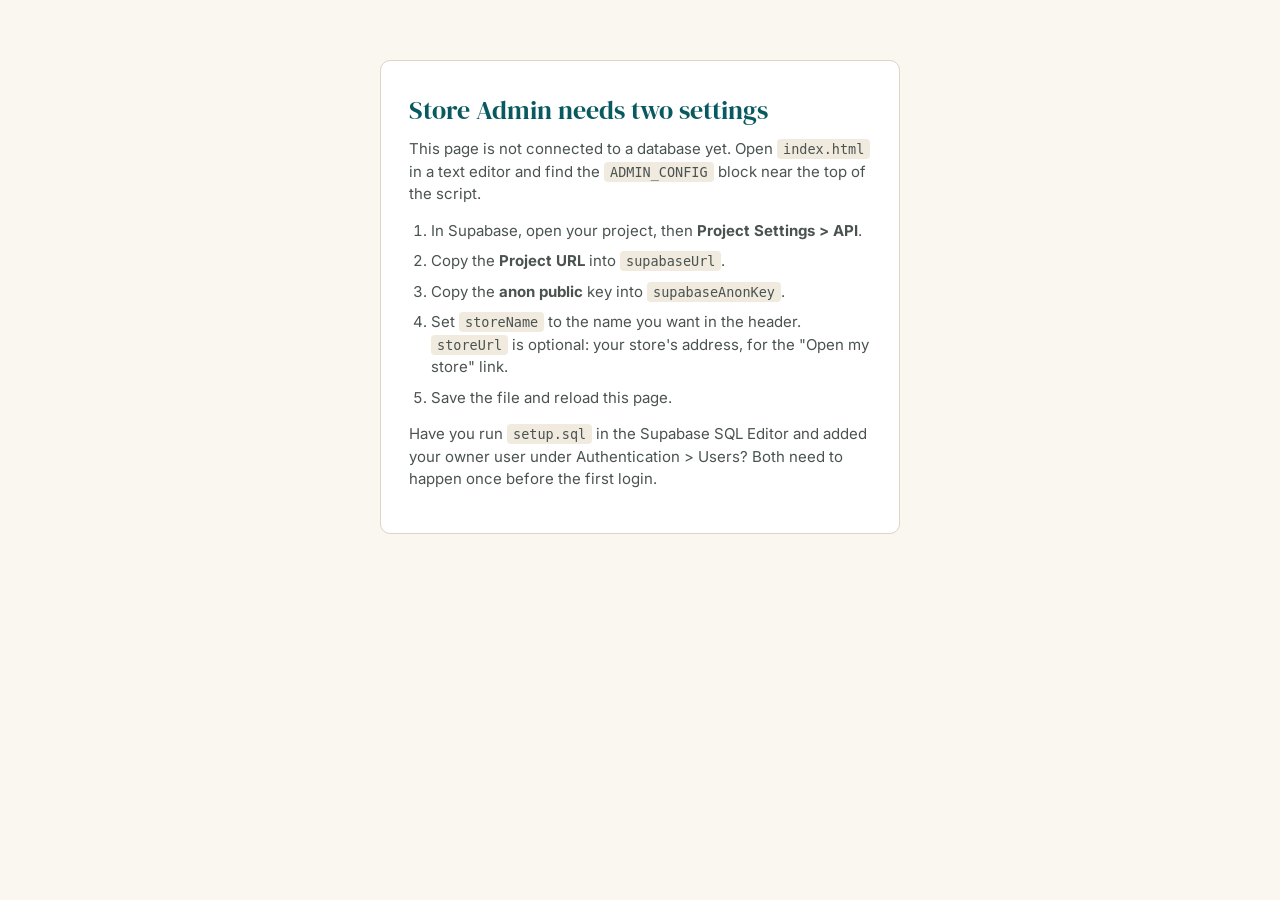
==== commit 732a6c80: "Admin: store name and address; Look & layout starts from the Elite look Co-Authored-By: Claude Opus " ====
--- a/admin/index.html
+++ b/admin/index.html
@@ -955,7 +955,7 @@
 // Login uses Supabase Auth email + password. Create your login once in
 // Supabase: Authentication > Users > Add user, with "Auto Confirm User"
 // turned on. Those are the email and password you type on this page.
-const ADMIN_CONFIG = { storeName: "Your Brand Labs", storeUrl: "", supabaseUrl: "PASTE-YOUR-SUPABASE-URL", supabaseAnonKey: "PASTE-YOUR-ANON-KEY" };
+const ADMIN_CONFIG = { storeName: "Elite Research Labs", storeUrl: "https://my-store-45y.pages.dev", supabaseUrl: "PASTE-YOUR-SUPABASE-URL", supabaseAnonKey: "PASTE-YOUR-ANON-KEY" };
 // ---- End of config. Nothing below needs editing. ----
 
 // If either value is still a placeholder, show the setup notice instead
@@ -1989,11 +1989,13 @@
    and lays it over settings.js. Anything not saved here keeps the
    value in settings.js.
    ===================================================== */
+// Starting values = Elite Research Labs' look as set in store/settings.js,
+// so an empty row, a first Save, or "Reset to defaults" never brings back the kit's stock look.
 const LOOK_DEFAULTS = {
-  brand: { name: 'Your Brand', sub: 'Labs', tagline: 'Research compounds, documented.', location: '', logo: '', logoLight: '',
-    labelName: '', labelLogo: '', labelImage: '', labelBand: '', labelText: '', labelTint: '', labelPrintsNameSize: true },
-  look: { theme: 'dark', layout: 'left', fontPair: 'classic', headingFont: '', bodyFont: '', brandColor: '#1B2A41', accentColor: '#B08D57',
-    heroImage: '', heroVideo: '', restocksPage: false },
+  brand: { name: 'Elite Research Labs', sub: '', tagline: 'Research compounds, documented.', location: '', logo: 'img/logo.png', logoLight: '',
+    labelName: '', labelLogo: '', labelImage: 'img/label-elite.png', labelBand: '', labelText: '', labelTint: '', labelPrintsNameSize: true },
+  look: { theme: 'dark', layout: 'left', fontPair: 'classic', headingFont: '', bodyFont: '', brandColor: '#1B2A41', accentColor: '#1F7AFF',
+    heroImage: 'img/hero-elite.webp', heroVideo: '', restocksPage: false },
   facts: ['', '', ''],
 }
 const STOCK_BRAND = '#1B2A41', STOCK_ACCENT = '#B08D57'   // the store's built-in colors (see store/theme.js)
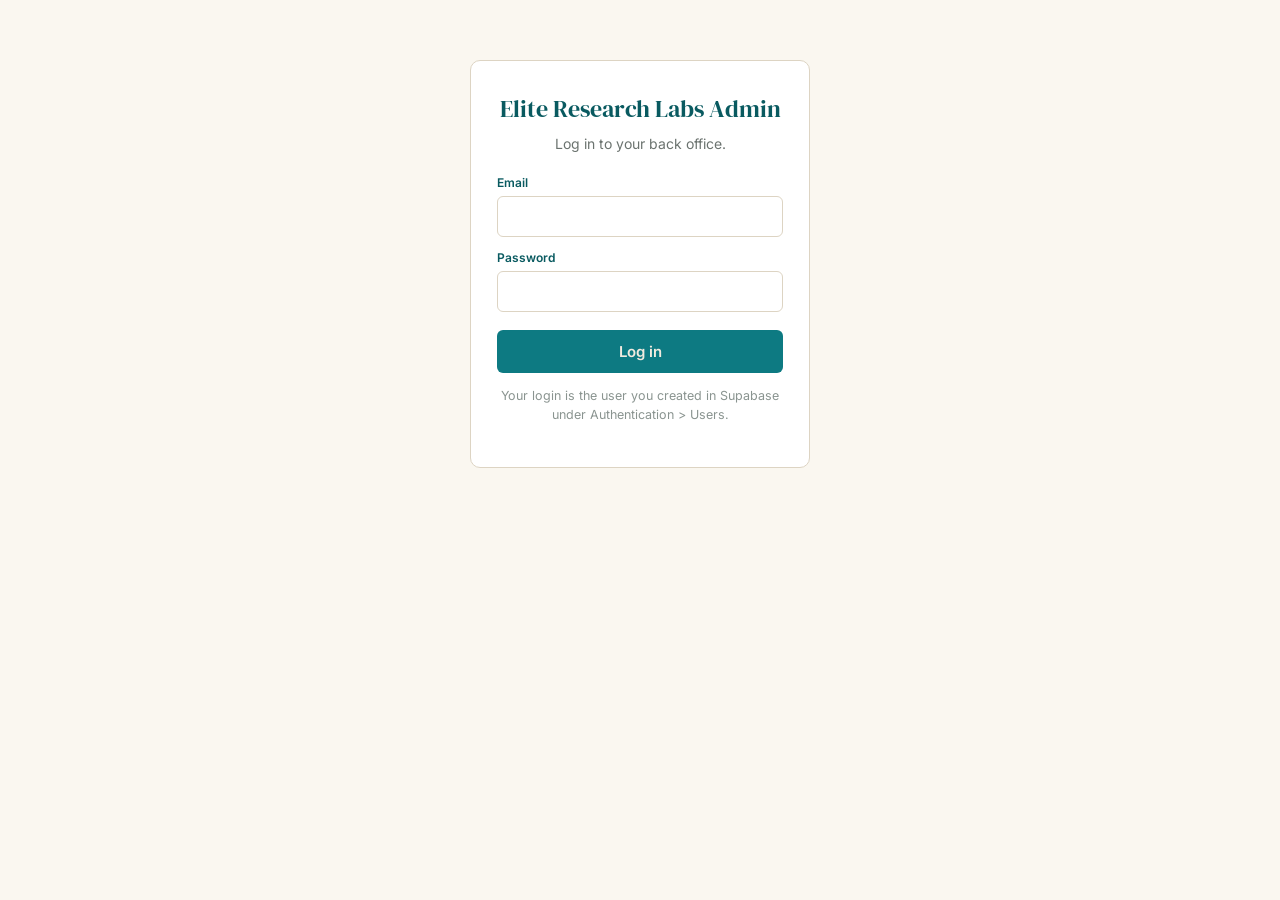
==== commit d012fd94: "Connect store and admin to the Supabase project (public URL and anon key) Co-Authored-By: Claude Opu" ====
--- a/admin/index.html
+++ b/admin/index.html
@@ -955,7 +955,7 @@
 // Login uses Supabase Auth email + password. Create your login once in
 // Supabase: Authentication > Users > Add user, with "Auto Confirm User"
 // turned on. Those are the email and password you type on this page.
-const ADMIN_CONFIG = { storeName: "Elite Research Labs", storeUrl: "https://my-store-45y.pages.dev", supabaseUrl: "PASTE-YOUR-SUPABASE-URL", supabaseAnonKey: "PASTE-YOUR-ANON-KEY" };
+const ADMIN_CONFIG = { storeName: "Elite Research Labs", storeUrl: "https://my-store-45y.pages.dev", supabaseUrl: "https://cjbsaizeuuqosgvmdfap.supabase.co", supabaseAnonKey: "eyJhbGciOiJIUzI1NiIsInR5cCI6IkpXVCJ9.eyJpc3MiOiJzdXBhYmFzZSIsInJlZiI6ImNqYnNhaXpldXVxb3Nndm1kZmFwIiwicm9sZSI6ImFub24iLCJpYXQiOjE3OTI5NTA5MjAsImV4cCI6MjEwODUyNjkyMH0.v6wxxgvRhuRpJSAE3x6buvgUKthsI0gZ5Kw4gqL_3Ek" };
 // ---- End of config. Nothing below needs editing. ----
 
 // If either value is still a placeholder, show the setup notice instead
